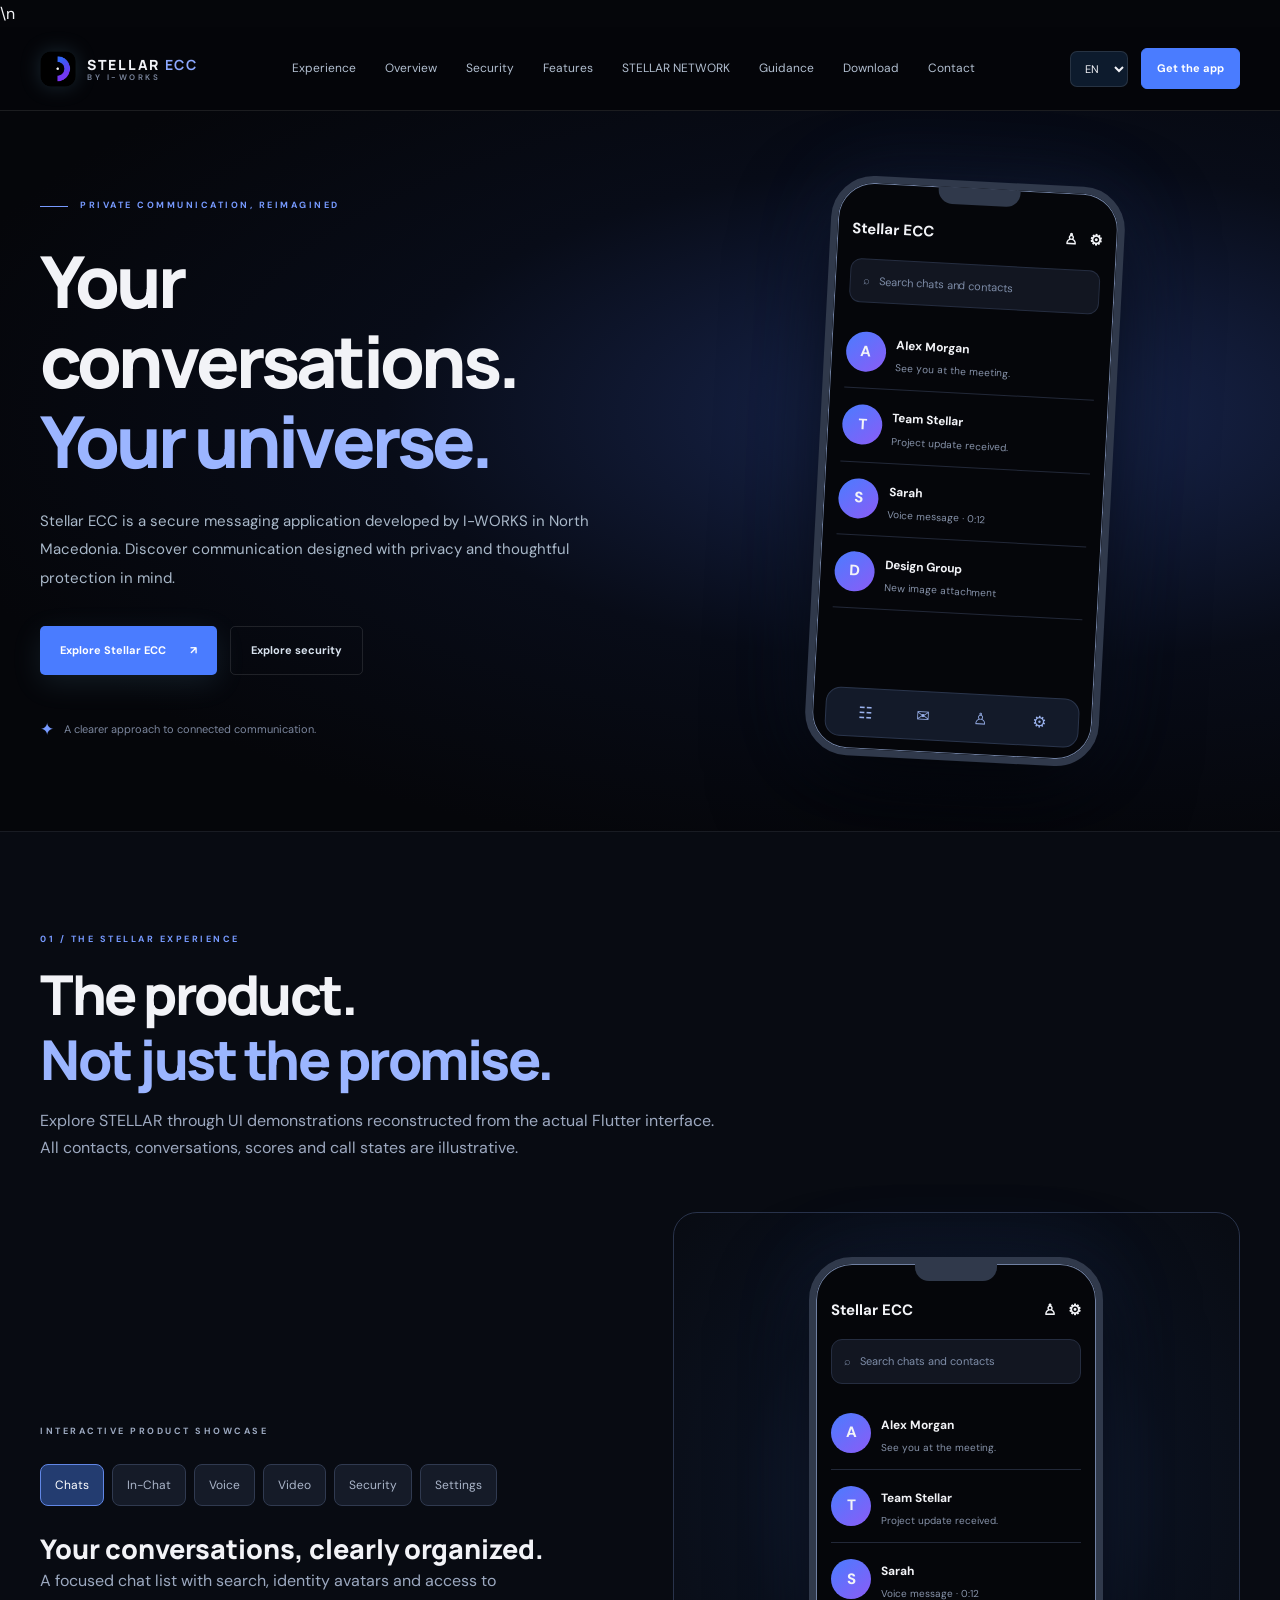
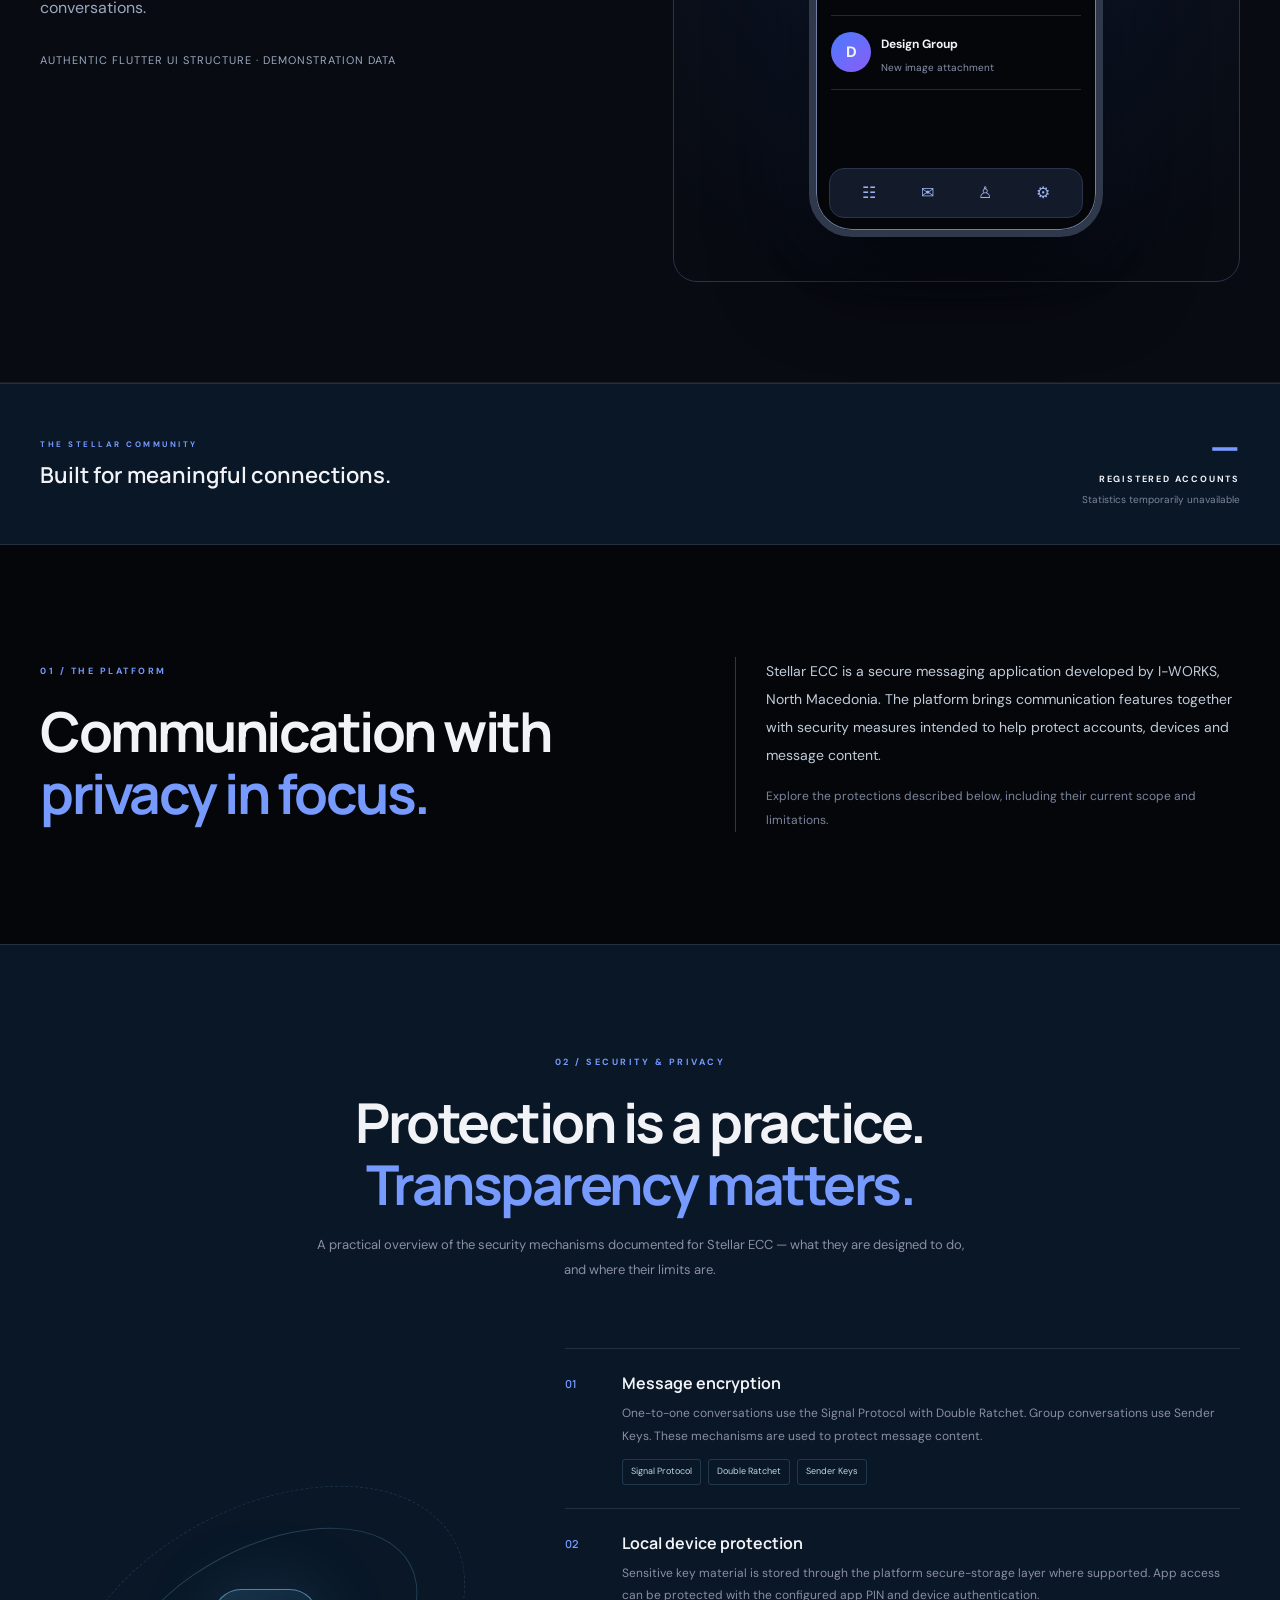
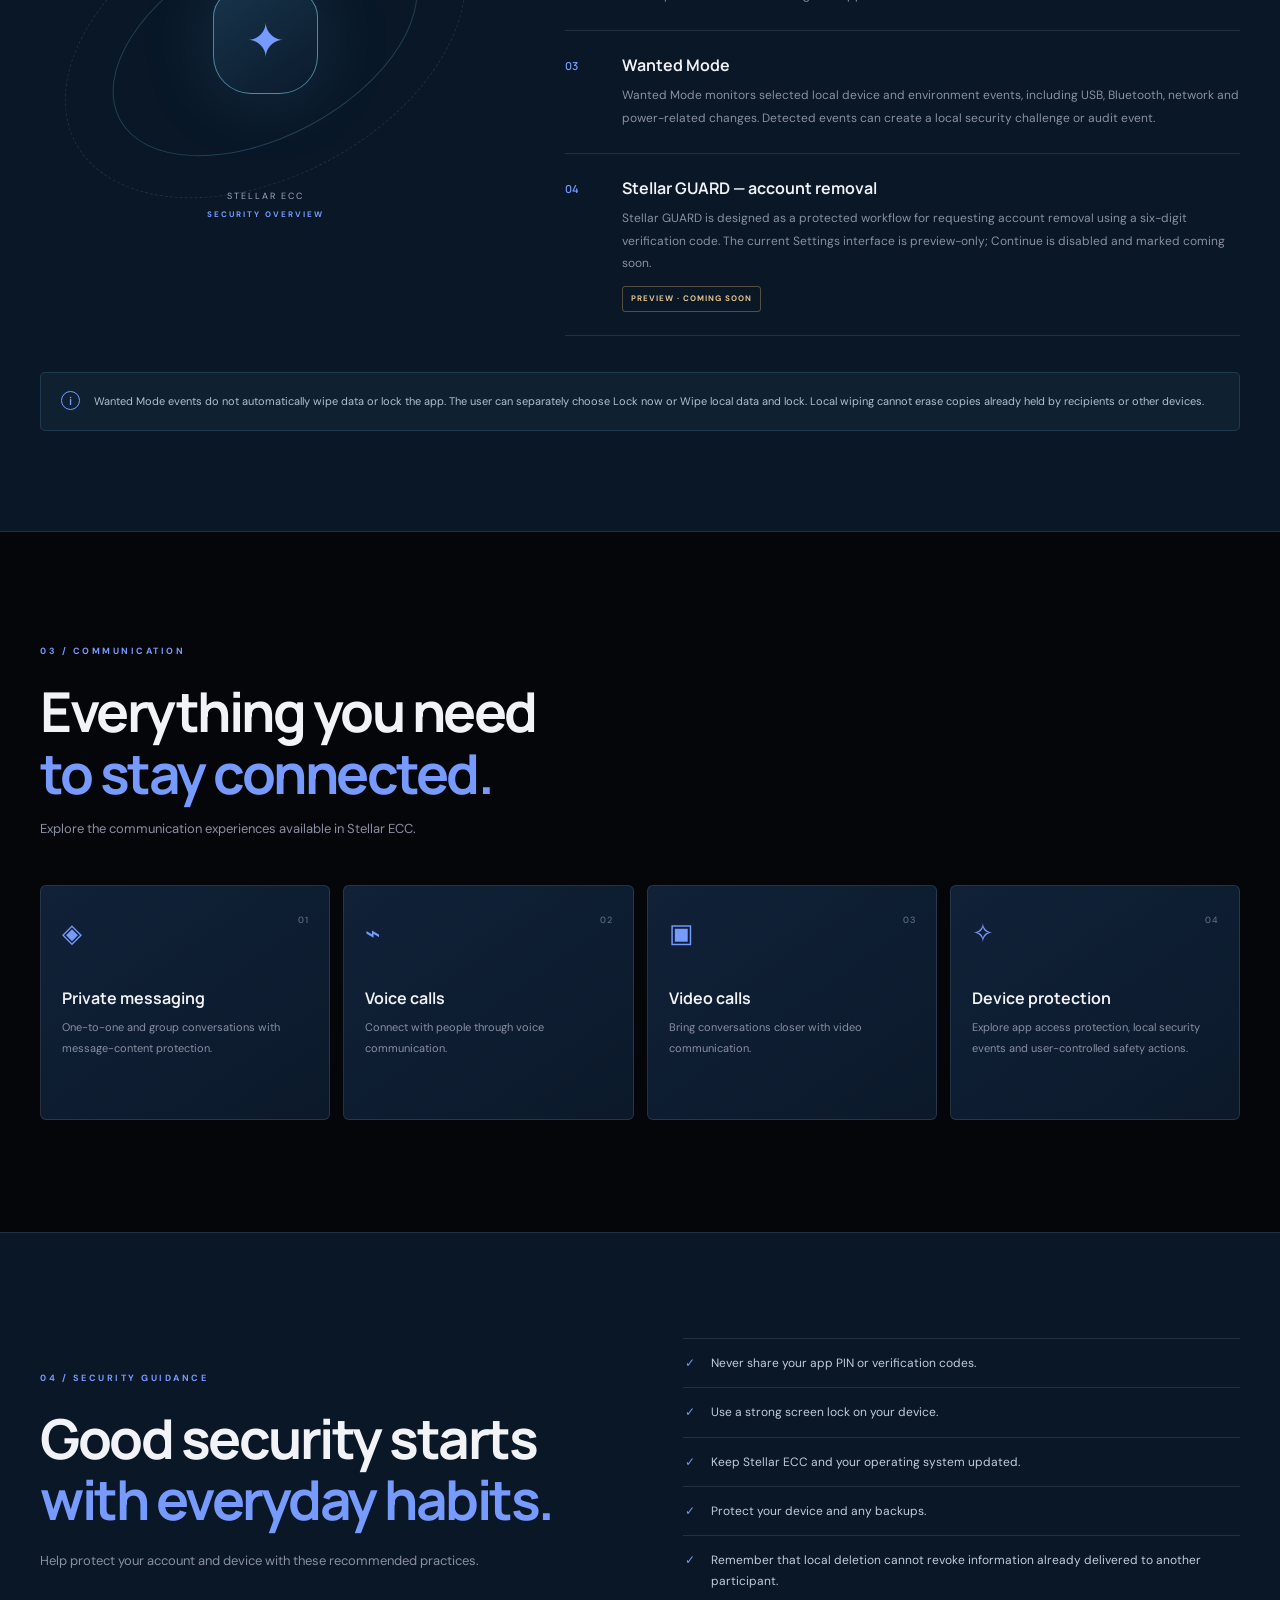
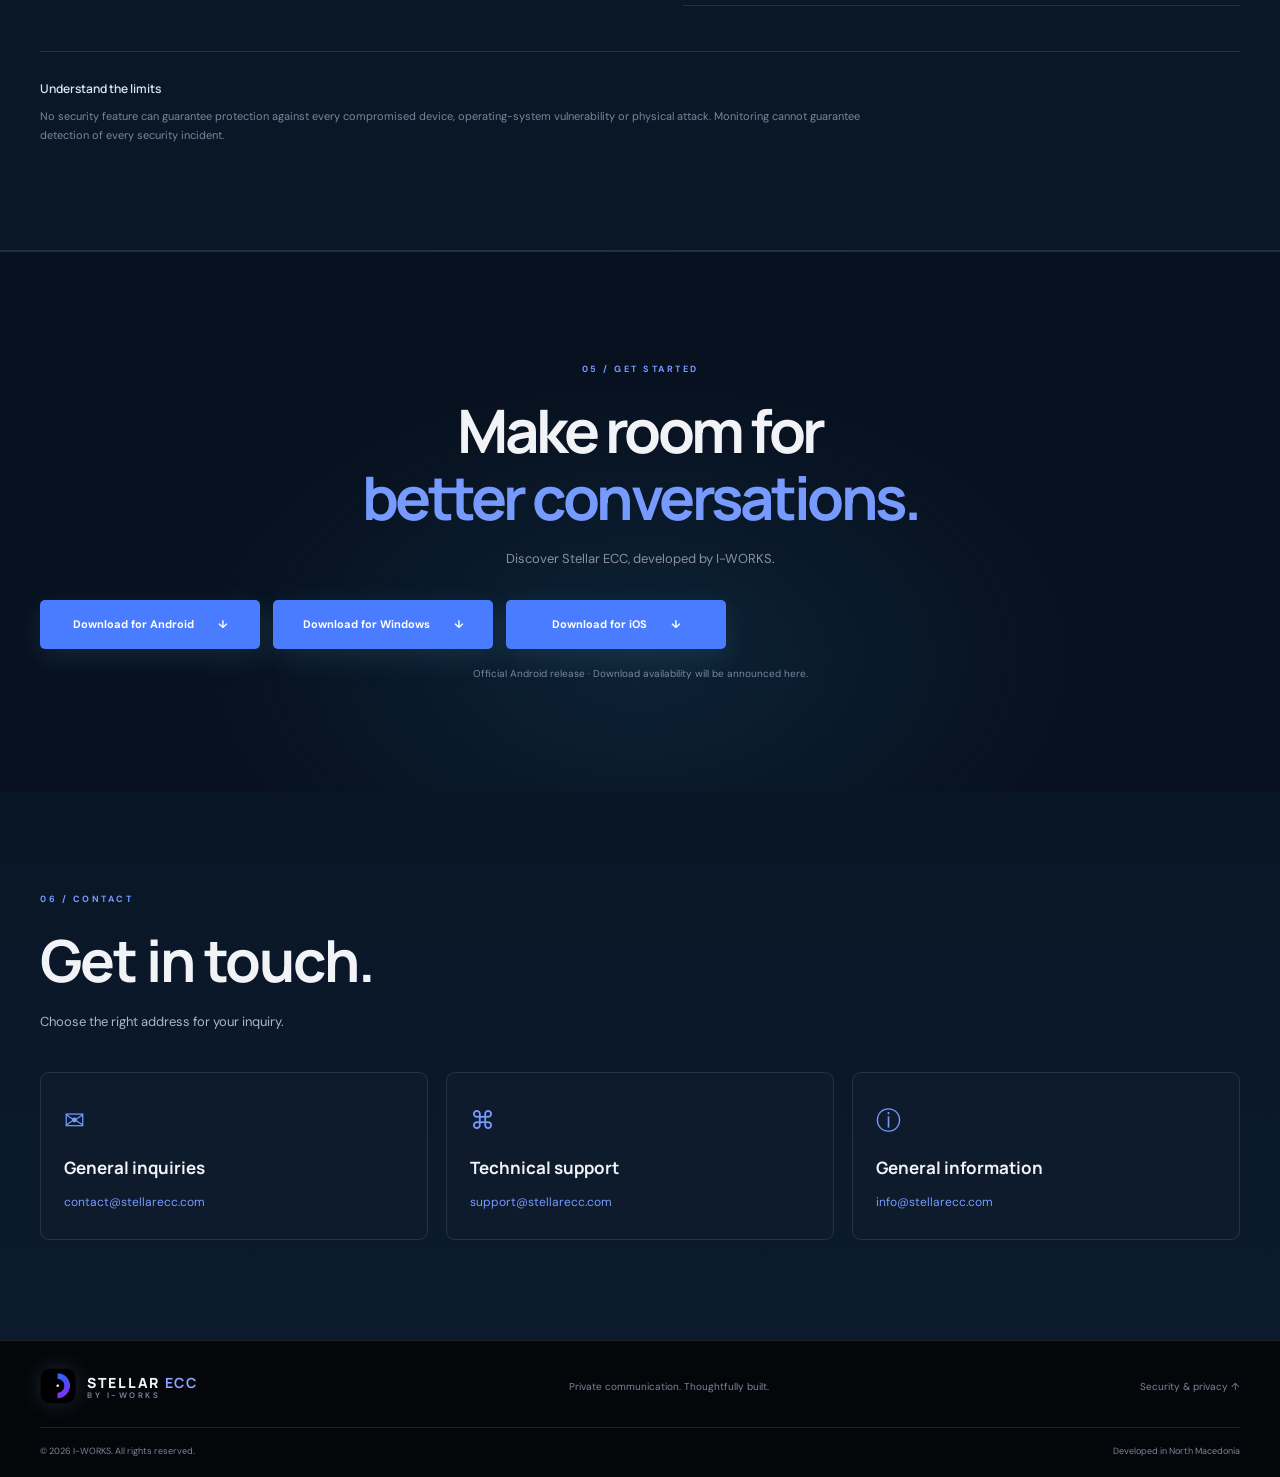
==== index.html @ 56fd0d6f "Refresh cached Stellar logo references" ====
<!doctype html>
<html lang="en">
<head>
  <meta charset="utf-8">
  <meta name="viewport" content="width=device-width, initial-scale=1">
  <meta name="theme-color" content="#05060a">
  <meta name="description" content="Stellar ECC — secure messaging by I-WORKS, North Macedonia. Explore privacy, security features and official downloads.">
  <meta property="og:title" content="Stellar ECC — Private communication, thoughtfully designed">
  <meta property="og:description" content="Discover Stellar ECC security, privacy features and official Android release.">
  <title>Stellar ECC — Private communication</title>
  <link rel="preconnect" href="https://fonts.googleapis.com">
  <link rel="preconnect" href="https://fonts.gstatic.com" crossorigin>
  <link href="https://fonts.googleapis.com/css2?family=DM+Sans:wght@400;500;600;700&family=Manrope:wght@400;500;600;700;800&display=swap" rel="stylesheet">
  <link rel="icon" type="image/png" href="stellar-logo.png?v=2">\n  <link rel="stylesheet" href="styles.css">
<style id="stellar-v2-styles">
:root{--bg:#05060a;--bg-soft:#0e1016;--panel:#161925;--panel-2:#1b2030;--ink:#f2f3f7;--muted:#8b8fa3;--muted-2:#7b869d;--line:#ffffff1b;--accent:#779aff;--accent-strong:#a9baff;--max:1200px}
body{background:#05060a;color:#f2f3f7}.site-header{background:#05060aef;border-bottom:1px solid #ffffff18}.brand b{color:#8ca8ff}.nav-cta,.button-primary{background:#4a7cff!important;color:#fff!important;border-color:#4a7cff!important}.nav-cta:hover,.button-primary:hover{background:#648fff!important}
.hero{min-height:710px;background:radial-gradient(ellipse at 77% 42%,#1a2853 0%,#080c18 43%,#05060a 78%);overflow:hidden}.hero-grid,.hero-orb,.hero-index{display:none!important}.hero-inner{display:grid;grid-template-columns:1.05fr .95fr;gap:40px;align-items:center;min-height:700px;padding:70px 0}.hero h1{font-family:Manrope,sans-serif;font-weight:800;font-size:clamp(44px,5.6vw,77px);letter-spacing:-.055em;line-height:1.12;max-width:680px}.hero h1 span{color:#9bb5ff}.hero-copy{max-width:560px}.hero-meta{margin-top:40px}.stellar-device{width:294px;height:580px;background:#05060a;border:7px solid #30394b;border-radius:43px;box-shadow:inset 0 0 0 1px #7080a2,0 35px 90px #000c,0 0 80px #4a7cff20;position:relative;overflow:hidden;margin:auto;transform:rotate(3deg);animation:stellarFloat 7s ease-in-out infinite}.stellar-device:before{content:"";display:block;width:82px;height:17px;background:#30394b;border-radius:0 0 14px 14px;margin:auto}.stellar-device-inner{padding:17px 15px;color:#f2f3f7;font-family:'DM Sans',sans-serif}.stellar-appbar{display:flex;justify-content:space-between;align-items:center;font-weight:700;font-size:15px;margin-bottom:16px}.stellar-search{background:#121621;border:1px solid #252d40;border-radius:11px;color:#7e8da8;font-size:11px;padding:12px;margin-bottom:13px}.stellar-chatrow{display:flex;gap:10px;align-items:center;border-bottom:1px solid #222838;padding:13px 0}.stellar-avatar{flex:0 0 40px;width:40px;height:40px;display:grid;place-items:center;border-radius:50%;background:linear-gradient(140deg,#4a7cff,#8b5cf6);font-weight:800;font-size:15px}.stellar-chatrow strong{font-size:12px}.stellar-chatrow p{font-size:10px;color:#8793aa;margin:2px 0 0}.stellar-chatrow small{margin-left:auto;align-self:flex-start;color:#7e899e;font-size:9px}.stellar-device-nav{position:absolute;bottom:12px;left:13px;right:13px;background:#131a29;border:1px solid #2a354c;border-radius:15px;padding:10px;display:flex;justify-content:space-around;color:#9ab2ed}
.stellar-showcase{background:#080b12;padding:100px 0;border-top:1px solid #ffffff12;border-bottom:1px solid #ffffff12}.stellar-showcase h2{font:800 clamp(32px,4.3vw,55px)/1.18 Manrope;letter-spacing:-.045em;margin:15px 0}.stellar-showcase h2 span{color:#9bb5ff}.stellar-showcase-intro{max-width:680px;color:#9da9c0}.stellar-showcase-grid{display:grid;grid-template-columns:1fr 1fr;gap:65px;align-items:center;margin-top:50px}.stellar-tabs{display:flex;flex-wrap:wrap;gap:8px;margin:25px 0}.stellar-tab{border:1px solid #303a50;background:#151b28;border-radius:8px;color:#aab5c9;padding:10px 14px;font-size:12px;cursor:pointer;transition:background .2s,transform .2s}.stellar-tab:hover{transform:translateY(-2px)}.stellar-tab[aria-selected=true]{background:#233c70;border-color:#6187e6;color:#fff}.stellar-showcase-copy h3{font:800 27px Manrope;line-height:1.3}.stellar-showcase-copy p{color:#9ca9c0;max-width:490px}.stellar-showcase-stage{min-height:670px;border:1px solid #29334b;border-radius:24px;background:radial-gradient(circle at 50% 42%,#1b2a4a,#0b111e 45%,#080b12 85%);display:grid;place-items:center;padding:30px}.stellar-showcase-stage .stellar-device{transform:none;animation:none}.stellar-demo-msg{max-width:85%;padding:11px;border-radius:14px;background:#1b2130;margin:11px 0;font-size:11px}.stellar-demo-msg.out{background:linear-gradient(115deg,#284e9c,#4a347e);margin-left:auto}.stellar-demo-controls{position:absolute;bottom:26px;left:13px;right:13px;background:#161925;border-radius:25px;display:flex;justify-content:space-evenly;padding:13px 8px}.stellar-demo-controls span{width:43px;height:43px;border-radius:50%;background:#30394b;display:grid;place-items:center}.stellar-demo-controls span:last-child{background:#f87171}.stellar-demo-call{text-align:center;padding-top:100px}.stellar-demo-call .stellar-avatar{width:94px;height:94px;font-size:37px;margin:auto}.stellar-demo-call h3{margin:15px 0 0}.stellar-demo-call p{color:#a3aec5}.stellar-demo-setting{border-bottom:1px solid #252c3c;padding:14px 0;color:#c1cce0;font-size:12px}.stellar-demo-score{border:1px solid #354d7b;background:#172139;border-radius:15px;padding:22px;text-align:center;margin:12px 0}.stellar-demo-score strong{font:800 38px Manrope;color:#abc1ff}.stellar-showcase-stage .stellar-device.stellar-chat-background{background-image:linear-gradient(rgba(5,6,10,.14),rgba(5,6,10,.14)),url('https://raw.githubusercontent.com/totalmarketing2025-alt/Stellar-ECC-FINAL/main/assets/images/chat_background.png');background-size:cover;background-position:center;background-repeat:no-repeat}.stellar-showcase-stage .stellar-device.stellar-chat-background .stellar-device-inner{position:relative;z-index:1}.stellar-showcase-stage .stellar-device.stellar-chat-background .stellar-demo-msg{box-shadow:0 2px 9px #0005}.stellar-demo-video{height:320px;background:radial-gradient(ellipse at center,#283e60,#0a0e18 70%);display:grid;place-items:center;color:#92a6c9;font-size:12px}.stellar-demo-pip{position:absolute;right:18px;top:80px;width:70px;height:95px;background:#303a50;border-radius:12px;display:grid;place-items:center;color:#fff;font-size:11px}
.stellar-showcase-note{color:#75839e;font-size:11px;letter-spacing:1px;margin-top:30px}
@keyframes stellarFloat{0%,100%{transform:rotate(3deg) translateY(0)}50%{transform:rotate(2deg) translateY(-13px)}}
@media(max-width:950px){.hero-inner,.stellar-showcase-grid{grid-template-columns:1fr}.hero-inner{padding:70px 0}.stellar-device{animation:none;transform:none}.stellar-showcase{padding:70px 0}.stellar-showcase-stage{min-height:650px}}@media(max-width:480px){.hero h1{font-size:42px}.stellar-device{width:275px;height:565px}.stellar-showcase-stage{padding:20px 5px;min-height:610px}.stellar-tab{padding:9px 11px}}
@media(prefers-reduced-motion:reduce){.stellar-device{animation:none}.stellar-tab{transition:none}}
</style></head>
<body>
<header class="site-header">
  <div class="container nav-wrap">
    <a class="brand" href="#top" aria-label="Stellar ECC home"><img class="brand-mark" src="stellar-logo.png?v=2" alt="" width="36" height="36" decoding="async"><span>STELLAR <b>ECC</b><small>BY I-WORKS</small></span></a>
    <button class="menu-toggle" id="menuToggle" aria-label="Open navigation" aria-expanded="false" onclick="const n=document.getElementById('navLinks');const o=n.classList.toggle('open');this.setAttribute('aria-expanded',String(o));">☰</button>
    <nav class="nav-links" id="navLinks" aria-label="Main navigation">
      <a href="#experience">Experience</a><a href="#overview" data-i18n="navOverview">Overview</a>
      <a href="#security" data-i18n="navSecurity">Security</a>
      <a href="#features" data-i18n="navFeatures">Features</a>
      <a href="network.html">STELLAR NETWORK</a>
      <a href="#best-practices" data-i18n="navGuidance">Guidance</a>
      <a href="#download" data-i18n="navDownload">Download</a>
      <a href="#contact" data-i18n="navContact">Contact</a>
    </nav>
    <div class="nav-actions">
      <label class="sr-only" for="languageSelect">Language</label>
      <select id="languageSelect" class="language-select" aria-label="Choose language">
        <option value="en">EN</option><option value="mk">МК</option><option value="sq">SQ</option>
        <option value="ru">RU</option><option value="fr">FR</option><option value="it">IT</option>
      </select>
      <a class="nav-cta" href="#download" data-i18n="getApp">Get the app <span>↗</span></a>
    </div>
  </div>
</header>

<main id="top">
  <section class="hero">
    <div class="hero-grid"></div><div class="hero-orb orb-a"></div><div class="hero-orb orb-b"></div>
    <div class="container hero-inner"><div class="stellar-hero-text">
      <div class="eyebrow"><span class="eyebrow-line"></span><span data-i18n="eyebrow">PRIVATE COMMUNICATION, REIMAGINED</span></div>
      <h1 data-i18n-html="heroTitle">Your conversations.<br><span>Your universe.</span></h1>
      <p class="hero-copy" data-i18n="heroCopy">Stellar ECC is a secure messaging application developed by I-WORKS in North Macedonia. Discover communication designed with privacy and thoughtful protection in mind.</p>
      <div class="hero-buttons">
        <a class="button button-primary" href="#download"><span data-i18n="exploreApp">Explore Stellar ECC</span><span aria-hidden="true">↗</span></a>
        <a class="button button-quiet" href="#security" data-i18n="discoverSecurity">Explore security</a>
      </div>
      <div class="hero-meta"><span class="meta-star">✦</span><span data-i18n="heroMeta">A clearer approach to connected communication.</span></div>
      <div class="hero-index"><span>01</span><i></i><span>STELLAR ECC</span></div>
    </div><div class="stellar-hero-phone"><div class="stellar-device" aria-label="STELLAR ECC application interface demonstration"><div class="stellar-device-inner"><div class="stellar-appbar">Stellar ECC <span>♙ &nbsp; ⚙</span></div><div class="stellar-search">⌕ &nbsp; Search chats and contacts</div><div class="stellar-chatrow"><span class="stellar-avatar">A</span><div><strong>Alex Morgan</strong><p>See you at the meeting.</p></div></div><div class="stellar-chatrow"><span class="stellar-avatar">T</span><div><strong>Team Stellar</strong><p>Project update received.</p></div></div><div class="stellar-chatrow"><span class="stellar-avatar">S</span><div><strong>Sarah</strong><p>Voice message · 0:12</p></div></div><div class="stellar-chatrow"><span class="stellar-avatar">D</span><div><strong>Design Group</strong><p>New image attachment</p></div></div></div><div class="stellar-device-nav"><span>☷</span><span>✉</span><span>♙</span><span>⚙</span></div></div></div></div>
  </section>

  <section class="stellar-showcase" id="experience"><div class="container"><p class="eyebrow">01 / THE STELLAR EXPERIENCE</p><h2>The product.<br><span>Not just the promise.</span></h2><p class="stellar-showcase-intro">Explore STELLAR through UI demonstrations reconstructed from the actual Flutter interface. All contacts, conversations, scores and call states are illustrative.</p><div class="stellar-showcase-grid"><div class="stellar-showcase-copy"><p class="eyebrow">INTERACTIVE PRODUCT SHOWCASE</p><div class="stellar-tabs" role="tablist" aria-label="STELLAR interface previews"><button type="button" class="stellar-tab" role="tab" aria-selected="true" data-screen="chats">Chats</button><button type="button" class="stellar-tab" role="tab" aria-selected="false" data-screen="inchat">In-Chat</button><button type="button" class="stellar-tab" role="tab" aria-selected="false" data-screen="voice">Voice</button><button type="button" class="stellar-tab" role="tab" aria-selected="false" data-screen="video">Video</button><button type="button" class="stellar-tab" role="tab" aria-selected="false" data-screen="security">Security</button><button type="button" class="stellar-tab" role="tab" aria-selected="false" data-screen="settings">Settings</button></div><h3 id="stellarScreenTitle">Your conversations, clearly organized.</h3><p id="stellarScreenDescription">A focused chat list with search, identity avatars and access to conversations.</p><p class="stellar-showcase-note">AUTHENTIC FLUTTER UI STRUCTURE · DEMONSTRATION DATA</p></div><div class="stellar-showcase-stage" id="stellarScreenStage" aria-live="polite"><div class="stellar-device" aria-label="STELLAR ECC application interface demonstration"><div class="stellar-device-inner"><div class="stellar-appbar">Stellar ECC <span>♙ &nbsp; ⚙</span></div><div class="stellar-search">⌕ &nbsp; Search chats and contacts</div><div class="stellar-chatrow"><span class="stellar-avatar">A</span><div><strong>Alex Morgan</strong><p>See you at the meeting.</p></div></div><div class="stellar-chatrow"><span class="stellar-avatar">T</span><div><strong>Team Stellar</strong><p>Project update received.</p></div></div><div class="stellar-chatrow"><span class="stellar-avatar">S</span><div><strong>Sarah</strong><p>Voice message · 0:12</p></div></div><div class="stellar-chatrow"><span class="stellar-avatar">D</span><div><strong>Design Group</strong><p>New image attachment</p></div></div></div><div class="stellar-device-nav"><span>☷</span><span>✉</span><span>♙</span><span>⚙</span></div></div></div></div></div></section>

  <section class="community-strip" aria-label="Community statistics">
    <div class="container community-inner">
      <div><p class="eyebrow small" data-i18n="communityLabel">THE STELLAR COMMUNITY</p><h2 data-i18n="communityTitle">Built for meaningful connections.</h2></div>
      <div class="stat-block"><strong id="registeredUsers">—</strong><span data-i18n="registeredLabel">REGISTERED ACCOUNTS</span><small id="statsStatus" data-i18n="statsLoading">Connecting to public statistics…</small></div>
    </div>
  </section>

  <section class="section overview-section container" id="overview">
    <div class="section-heading">
      <p class="eyebrow" data-i18n="overviewEyebrow">01 / THE PLATFORM</p>
      <h2 data-i18n-html="overviewTitle">Communication with<br><span>privacy in focus.</span></h2>
    </div>
    <div class="overview-copy"><p data-i18n="overviewCopy">Stellar ECC is a secure messaging application developed by I-WORKS, North Macedonia. The platform brings communication features together with security measures intended to help protect accounts, devices and message content.</p><p class="muted" data-i18n="overviewNote">Explore the protections described below, including their current scope and limitations.</p></div>
  </section>

  <section class="security-section" id="security">
    <div class="container">
      <div class="section-heading centered">
        <p class="eyebrow" data-i18n="securityEyebrow">02 / SECURITY & PRIVACY</p>
        <h2 data-i18n-html="securityTitle">Protection is a practice.<br><span>Transparency matters.</span></h2>
        <p class="section-intro" data-i18n="securityIntro">A practical overview of the security mechanisms documented for Stellar ECC — what they are designed to do, and where their limits are.</p>
      </div>
      <div class="security-layout">
        <div class="security-art" aria-hidden="true"><div class="art-ring ring-one"></div><div class="art-ring ring-two"></div><div class="art-core">✦</div><div class="art-label">STELLAR ECC<br><b>SECURITY OVERVIEW</b></div></div>
        <div class="security-list">
          <article class="security-item"><span class="item-number">01</span><div><h3 data-i18n="encryptionTitle">Message encryption</h3><p data-i18n="encryptionCopy">One-to-one conversations use the Signal Protocol with Double Ratchet. Group conversations use Sender Keys. These mechanisms are used to protect message content.</p><div class="tag-row"><span>Signal Protocol</span><span>Double Ratchet</span><span>Sender Keys</span></div></div></article>
          <article class="security-item"><span class="item-number">02</span><div><h3 data-i18n="deviceTitle">Local device protection</h3><p data-i18n="deviceCopy">Sensitive key material is stored through the platform secure-storage layer where supported. App access can be protected with the configured app PIN and device authentication.</p></div></article>
          <article class="security-item"><span class="item-number">03</span><div><h3 data-i18n="wantedTitle">Wanted Mode</h3><p data-i18n="wantedCopy">Wanted Mode monitors selected local device and environment events, including USB, Bluetooth, network and power-related changes. Detected events can create a local security challenge or audit event.</p></div></article>
          <article class="security-item"><span class="item-number">04</span><div><h3 data-i18n="guardTitle">Stellar GUARD — account removal</h3><p data-i18n="guardCopy">Stellar GUARD is designed as a protected workflow for requesting account removal using a six-digit verification code. The current Settings interface is preview-only; Continue is disabled and marked coming soon.</p><span class="status-pill" data-i18n="previewStatus">PREVIEW · COMING SOON</span></div></article>
        </div>
      </div>
      <div class="important-note"><span class="note-icon">i</span><p data-i18n="wantedNote">Wanted Mode events do not automatically wipe data or lock the app. The user can separately choose Lock now or Wipe local data and lock. Local wiping cannot erase copies already held by recipients or other devices.</p></div>
    </div>
  </section>

  <section class="section features-section container" id="features">
    <div class="section-heading">
      <p class="eyebrow" data-i18n="featuresEyebrow">03 / COMMUNICATION</p>
      <h2 data-i18n-html="featuresTitle">Everything you need<br><span>to stay connected.</span></h2>
      <p class="section-intro" data-i18n="featuresIntro">Explore the communication experiences available in Stellar ECC.</p>
    </div>
    <div class="feature-grid">
      <article class="feature-card"><span class="feature-symbol">◈</span><p class="card-index">01</p><h3 data-i18n="messagingTitle">Private messaging</h3><p data-i18n="messagingCopy">One-to-one and group conversations with message-content protection.</p></article>
      <article class="feature-card"><span class="feature-symbol">⌁</span><p class="card-index">02</p><h3 data-i18n="voiceTitle">Voice calls</h3><p data-i18n="voiceCopy">Connect with people through voice communication.</p></article>
      <article class="feature-card"><span class="feature-symbol">▣</span><p class="card-index">03</p><h3 data-i18n="videoTitle">Video calls</h3><p data-i18n="videoCopy">Bring conversations closer with video communication.</p></article>
      <article class="feature-card"><span class="feature-symbol">✧</span><p class="card-index">04</p><h3 data-i18n="protectionTitle">Device protection</h3><p data-i18n="protectionCopy">Explore app access protection, local security events and user-controlled safety actions.</p></article>
    </div>
  </section>

  <section class="guidance-section" id="best-practices">
    <div class="container guidance-inner">
      <div><p class="eyebrow" data-i18n="guidanceEyebrow">04 / SECURITY GUIDANCE</p><h2 data-i18n-html="guidanceTitle">Good security starts<br><span>with everyday habits.</span></h2><p class="section-intro" data-i18n="guidanceIntro">Help protect your account and device with these recommended practices.</p></div>
      <ul class="guidance-list">
        <li data-i18n="tipOne">Never share your app PIN or verification codes.</li>
        <li data-i18n="tipTwo">Use a strong screen lock on your device.</li>
        <li data-i18n="tipThree">Keep Stellar ECC and your operating system updated.</li>
        <li data-i18n="tipFour">Protect your device and any backups.</li>
        <li data-i18n="tipFive">Remember that local deletion cannot revoke information already delivered to another participant.</li>
      </ul>
    </div>
    <div class="container disclaimer"><strong data-i18n="limitsTitle">Understand the limits</strong><p data-i18n="limitsCopy">No security feature can guarantee protection against every compromised device, operating-system vulnerability or physical attack. Monitoring cannot guarantee detection of every security incident.</p></div>
  </section>

  <section class="download-section" id="download">
    <div class="container download-inner"><p class="eyebrow" data-i18n="downloadEyebrow">05 / GET STARTED</p><h2 data-i18n-html="downloadTitle">Make room for<br><span>better conversations.</span></h2><p data-i18n="downloadCopy">Discover Stellar ECC, developed by I-WORKS.</p><div class="download-buttons">
        <a class="button button-primary download-button" href="/downloads/stellar-ecc.apk">
          <span data-i18n="downloadAndroid">Download for Android</span><span aria-hidden="true">↓</span>
        </a>
        <a class="button button-primary download-button" href="#" data-platform="windows">
          <span>Download for Windows</span><span aria-hidden="true">↓</span>
        </a>
        <a class="button button-primary download-button" href="#" data-platform="ios">
          <span>Download for iOS</span><span aria-hidden="true">↓</span>
        </a>
      </div><small data-i18n="downloadNote">Official Android release · Download availability will be announced here.</small></div>
  </section>

  <section class="contact-section" id="contact">
    <div class="container contact-inner">
      <p class="eyebrow" data-i18n="contactEyebrow">06 / CONTACT</p>
      <h2 data-i18n="contactTitle">Get in touch.</h2>
      <p class="section-intro" data-i18n="contactCopy">Choose the right address for your inquiry.</p>
      <div class="contact-grid">
        <a class="contact-card" href="mailto:contact@stellarecc.com">
          <span class="contact-card-icon">✉</span>
          <h3 data-i18n="contactGeneral">General inquiries</h3>
          <span>contact@stellarecc.com</span>
        </a>
        <a class="contact-card" href="mailto:support@stellarecc.com">
          <span class="contact-card-icon">⌘</span>
          <h3 data-i18n="contactSupport">Technical support</h3>
          <span>support@stellarecc.com</span>
        </a>
        <a class="contact-card" href="mailto:info@stellarecc.com">
          <span class="contact-card-icon">ⓘ</span>
          <h3 data-i18n="contactInfo">General information</h3>
          <span>info@stellarecc.com</span>
        </a>
      </div>
    </div>
  </section>

</main>

<footer class="site-footer"><div class="container footer-main"><a class="brand" href="#top"><img class="brand-mark" src="stellar-logo.png?v=2" alt="" width="36" height="36" decoding="async"><span>STELLAR <b>ECC</b><small>BY I-WORKS</small></span></a><p data-i18n="footerTagline">Private communication. Thoughtfully built.</p><a href="#security" data-i18n="footerSecurity">Security & privacy ↑</a></div><div class="container footer-bottom"><span>© <span id="year"></span> I-WORKS. <span data-i18n="rights">All rights reserved.</span></span><span data-i18n="footerOrigin">Developed in North Macedonia</span></div></footer>
<script src="script.js"></script>
<script id="stellar-v2-interactions">
(()=>{const stage=document.getElementById('stellarScreenStage');if(!stage)return;
const device=(inner,withChatBackground=false)=>'<div class="stellar-device'+(withChatBackground?' stellar-chat-background':'')+'"><div class="stellar-device-inner">'+inner+'</div></div>';
const title=(s)=>'<div class="stellar-appbar">'+s+'</div>';
const setting=(s)=>'<div class="stellar-demo-setting">◇ &nbsp; '+s+' &nbsp; ›</div>';
const call=(video)=>device(title('‹ &nbsp; '+(video?'Video call':'Voice call'))+(video?'<div class="stellar-demo-video">REMOTE VIDEO PREVIEW</div><div class="stellar-demo-pip">YOU</div>':'<div class="stellar-demo-call"><div class="stellar-avatar">A</div><h3>Alex Morgan</h3><p>Connected · 02:14</p></div>')+'<div class="stellar-demo-controls"><span>♩</span><span>◖))</span>'+(video?'<span>▣</span><span>⟳</span>':'')+'<span>☎</span></div>',true);
const screens={
chats:['Your conversations, clearly organized.','A focused chat list with search, identity avatars and access to conversations.',"<div class=\"stellar-device\" aria-label=\"STELLAR ECC application interface demonstration\"><div class=\"stellar-device-inner\"><div class=\"stellar-appbar\">Stellar ECC <span>♙ &nbsp; ⚙</span></div><div class=\"stellar-search\">⌕ &nbsp; Search chats and contacts</div><div class=\"stellar-chatrow\"><span class=\"stellar-avatar\">A</span><div><strong>Alex Morgan</strong><p>See you at the meeting.</p></div></div><div class=\"stellar-chatrow\"><span class=\"stellar-avatar\">T</span><div><strong>Team Stellar</strong><p>Project update received.</p></div></div><div class=\"stellar-chatrow\"><span class=\"stellar-avatar\">S</span><div><strong>Sarah</strong><p>Voice message · 0:12</p></div></div><div class=\"stellar-chatrow\"><span class=\"stellar-avatar\">D</span><div><strong>Design Group</strong><p>New image attachment</p></div></div></div><div class=\"stellar-device-nav\"><span>☷</span><span>✉</span><span>♙</span><span>⚙</span></div></div>"],
inchat:['Conversation, without distraction.','Message bubbles, media attachments, call actions and disappearing-message indicators.',device(title('‹ &nbsp; Alex Morgan &nbsp; ☎ ▣')+'<div style="font-size:11px;color:#8b8fa3;text-align:center;margin:20px 0">◷ &nbsp; Disappearing messages</div><div class="stellar-demo-msg">Hi! Is everything ready for tomorrow?</div><div class="stellar-demo-msg out">Yes, all set. I will send the details shortly.</div><div class="stellar-demo-msg">Perfect, thank you.</div><div class="stellar-demo-msg out">▣ &nbsp; Project-brief.pdf</div><div class="stellar-search" style="position:absolute;bottom:18px;left:14px;right:14px">＋ &nbsp; Message &nbsp;&nbsp; ◉ &nbsp; ➤</div>',true)],
voice:['A familiar voice experience.','A streamlined call interface with avatar, status and a dedicated control dock.',call(false)],
video:['Face to face, on your terms.','Video calling with remote view, local preview and essential camera controls.',call(true)],
security:['Clarity around your security.','Device management, contact verification and privacy controls.',device(title('‹ &nbsp; Security Center')+'<div class="stellar-demo-score">SECURITY SCORE<br><strong>85</strong> / 100</div>'+['Active devices','Session management','Verify contacts (QR)','Encryption fingerprint','Privacy settings'].map(setting).join(''))],
settings:['Control your environment.','Identity, security and personal preferences in a straightforward interface.',device(title('‹ &nbsp; Settings')+['Security Center','Stellar Security','My Profile','Safety number / QR','Notification privacy','Disappearing messages','Preferences'].map(setting).join(''))]
};
document.querySelectorAll('.stellar-tab').forEach(b=>b.addEventListener('click',()=>{const key=b.dataset.screen;const s=screens[key];stage.innerHTML=s[2];document.getElementById('stellarScreenTitle').textContent=s[0];document.getElementById('stellarScreenDescription').textContent=s[1];document.querySelectorAll('.stellar-tab').forEach(x=>x.setAttribute('aria-selected',String(x===b)));}));
})();
</script></body>
</html>
---- styles.css ----
:root{--bg:#07111f;--bg-soft:#0a1728;--panel:#0d1c30;--panel-2:#10233a;--ink:#f2f6fc;--muted:#9aabc0;--muted-2:#71859e;--line:rgba(163,190,220,.14);--accent:#79c8e8;--accent-strong:#a2e3f6;--max:1160px}
*{box-sizing:border-box;margin:0;padding:0}
html{scroll-behavior:smooth;scroll-padding-top:92px}
body{background:var(--bg);color:var(--ink);font-family:"DM Sans",sans-serif;line-height:1.7;-webkit-font-smoothing:antialiased}
a{color:inherit;text-decoration:none}
button,select{font:inherit}
.container{width:min(var(--max),calc(100% - 56px));margin-inline:auto}
.sr-only{position:absolute;width:1px;height:1px;padding:0;margin:-1px;overflow:hidden;clip:rect(0,0,0,0);white-space:nowrap;border:0}
.site-header{height:84px;position:sticky;top:0;z-index:50;background:rgba(7,17,31,.88);backdrop-filter:blur(20px);border-bottom:1px solid var(--line)}
.nav-wrap{height:100%;display:flex;align-items:center;justify-content:space-between;gap:28px}
.brand{display:flex;align-items:center;gap:11px;font:800 14px Manrope,sans-serif;letter-spacing:1.7px;white-space:nowrap}
.brand-mark{width:36px;height:36px;flex:0 0 36px;object-fit:contain;border-radius:10px;filter:drop-shadow(0 0 10px rgba(121,200,232,.18))}
.brand b{color:var(--accent)}
.brand small{display:block;color:var(--muted-2);font:600 8px "DM Sans",sans-serif;letter-spacing:2.5px;margin-top:-2px}
.nav-links{display:flex;align-items:center;gap:29px}
.nav-links a{font-size:12px;color:#b2bfd0;transition:color .2s}
.nav-links a:hover,.site-footer a:hover{color:var(--accent-strong)}
.nav-actions{display:flex;align-items:center;gap:13px}
.language-select{color:var(--ink);background:#0d1b2d;border:1px solid var(--line);border-radius:7px;padding:9px 10px;font-size:11px;outline:none}
.language-select option{background:#0d1b2d}
.nav-cta{font-size:11px;font-weight:700;border:1px solid rgba(121,200,232,.45);border-radius:6px;padding:10px 15px}
.nav-cta span{color:var(--accent);margin-left:9px}
.menu-toggle{display:none;background:none;border:0;color:var(--ink);font-size:25px}
.hero{min-height:690px;position:relative;overflow:hidden;display:flex;align-items:center;background:radial-gradient(ellipse at 78% 42%,rgba(41,112,158,.18),transparent 38%),linear-gradient(115deg,#07111f 22%,#0a1a2d 100%)}
.hero-grid{position:absolute;inset:0;opacity:.16;background-image:linear-gradient(rgba(151,190,220,.12) 1px,transparent 1px),linear-gradient(90deg,rgba(151,190,220,.12) 1px,transparent 1px);background-size:68px 68px;mask-image:linear-gradient(90deg,transparent,#000)}
.hero-orb{position:absolute;border:1px solid rgba(121,200,232,.13);border-radius:50%;pointer-events:none}
.orb-a{width:520px;height:520px;right:8%;top:9%;box-shadow:0 0 100px rgba(54,133,174,.09),inset 0 0 100px rgba(54,133,174,.06)}
.orb-b{width:340px;height:340px;right:15%;top:22%;border-style:dashed;opacity:.55}
.hero-inner{position:relative;padding:112px 0 125px;z-index:1}
.eyebrow{display:flex;align-items:center;gap:12px;color:var(--accent);font-size:9px;font-weight:700;letter-spacing:2.5px}
.eyebrow-line{width:28px;height:1px;background:var(--accent)}
.hero h1,.section-heading h2,.guidance-inner h2,.download-inner h2{font:700 clamp(43px,6.2vw,76px)/1.12 Manrope,sans-serif;letter-spacing:-3.5px}
.hero h1{margin-top:27px;max-width:760px}
.hero h1 span,.section-heading h2 span,.guidance-inner h2 span,.download-inner h2 span{color:var(--accent)}
.hero-copy{max-width:570px;margin-top:25px;color:#a9b8c9;font-size:15px;line-height:1.9}
.hero-buttons{display:flex;gap:13px;flex-wrap:wrap;margin-top:34px}
.button{min-height:49px;display:inline-flex;align-items:center;justify-content:center;gap:24px;padding:0 20px;border-radius:5px;font-size:11px;font-weight:700;transition:transform .2s,border-color .2s,background .2s}
.button:hover{transform:translateY(-2px)}
.button-primary{background:var(--accent);color:#071522;box-shadow:0 8px 30px rgba(121,200,232,.12)}
.button-primary:hover{background:var(--accent-strong)}
.button-quiet{border:1px solid var(--line);color:#d9e3ef}
.button-quiet:hover{border-color:rgba(121,200,232,.5)}
.hero-meta{display:flex;align-items:center;gap:10px;color:var(--muted-2);font-size:11px;margin-top:54px}
.meta-star{color:var(--accent);font-size:17px}
.hero-index{position:absolute;right:0;bottom:35px;display:flex;align-items:center;gap:12px;color:#71869e;font-size:9px;letter-spacing:1.5px}
.hero-index span:first-child{color:var(--accent)}.hero-index i{width:52px;height:1px;background:var(--line)}
.community-strip{background:#0a1727;border-block:1px solid var(--line);padding:36px 0}
.community-inner{display:flex;align-items:center;justify-content:space-between;gap:35px}
.eyebrow.small{font-size:8px}
.community-inner h2{font:600 22px Manrope,sans-serif;margin-top:8px}
.stat-block{min-width:210px;display:grid;grid-template-columns:auto;justify-items:end}
.stat-block strong{font:700 38px Manrope,sans-serif;color:var(--accent)}
.stat-block>span{font-size:9px;font-weight:700;letter-spacing:1.8px}
.stat-block small{font-size:10px;color:var(--muted-2);margin-top:4px}
.section{padding-block:112px}
.overview-section{display:grid;grid-template-columns:1fr .85fr;gap:100px;align-items:center}
.section-heading h2,.guidance-inner h2{font-size:clamp(36px,4.6vw,55px);letter-spacing:-2.5px;margin-top:22px}
.overview-copy{padding-left:30px;border-left:1px solid rgba(121,200,232,.28)}
.overview-copy p{font-size:14px;color:#c0ccda;line-height:2}
.overview-copy .muted{color:var(--muted-2);font-size:12px;margin-top:15px}
.security-section{padding:110px 0 100px;background:#091727;border-block:1px solid var(--line)}
.centered{text-align:center;max-width:790px;margin:0 auto}
.centered .eyebrow{justify-content:center}
.section-intro{max-width:660px;color:var(--muted);font-size:13px;line-height:1.9;margin-top:18px}
.centered .section-intro{margin-inline:auto}
.security-layout{display:grid;grid-template-columns:.8fr 1.2fr;gap:75px;align-items:center;margin-top:65px}
.security-art{height:410px;position:relative;display:grid;place-items:center;overflow:hidden}
.art-ring{position:absolute;border:1px solid rgba(121,200,232,.23);border-radius:50%;transform:rotate(-28deg)}
.ring-one{width:330px;height:190px}.ring-two{width:430px;height:270px;border-style:dashed;opacity:.65}
.art-core{width:105px;height:105px;display:grid;place-items:center;border:1px solid rgba(121,200,232,.6);border-radius:28px 28px 38px 38px;background:linear-gradient(145deg,#17344b,#0b1a2b);color:var(--accent);font-size:47px;box-shadow:0 0 75px rgba(71,159,198,.18)}
.art-label{position:absolute;bottom:24px;text-align:center;font-size:9px;letter-spacing:2px;color:#9bacc0;line-height:2}
.art-label b{color:var(--accent);font-size:8px}
.security-list{border-top:1px solid var(--line)}
.security-item{display:grid;grid-template-columns:42px 1fr;gap:15px;padding:23px 0;border-bottom:1px solid var(--line)}
.item-number{font:600 11px Manrope,sans-serif;color:var(--accent);padding-top:4px}
.security-item h3,.feature-card h3{font:650 16px Manrope,sans-serif;margin-bottom:8px}
.security-item p{font-size:12px;color:var(--muted);line-height:1.9}
.tag-row{display:flex;gap:7px;flex-wrap:wrap;margin-top:12px}
.tag-row span{font-size:9px;color:#b9d9e8;border:1px solid rgba(121,200,232,.2);padding:4px 8px;border-radius:3px}
.status-pill{display:inline-block;margin-top:11px;padding:5px 8px;border:1px solid rgba(226,184,111,.35);border-radius:3px;color:#e5c58d;font-size:8px;font-weight:700;letter-spacing:1px}
.important-note{display:flex;gap:14px;align-items:flex-start;background:rgba(121,200,232,.055);border:1px solid rgba(121,200,232,.16);padding:18px 20px;margin-top:36px;border-radius:5px}
.note-icon{width:19px;height:19px;flex:0 0 19px;border:1px solid var(--accent);border-radius:50%;display:grid;place-items:center;color:var(--accent);font:700 11px Manrope}
.important-note p{font-size:11px;color:#b1c0d0;line-height:1.9}
.features-section .section-intro{margin-top:13px}
.feature-grid{display:grid;grid-template-columns:repeat(4,1fr);gap:13px;margin-top:43px}
.feature-card{position:relative;min-height:235px;padding:25px 21px;background:linear-gradient(145deg,#102138,#0b192a);border:1px solid var(--line);border-radius:6px;transition:transform .2s,border-color .2s}
.feature-card:hover{transform:translateY(-4px);border-color:rgba(121,200,232,.4)}
.feature-symbol{color:var(--accent);font-size:26px}
.card-index{position:absolute;right:20px;top:27px;color:#657a91;font-size:9px;letter-spacing:1px}
.feature-card h3{margin-top:32px}
.feature-card>p:last-child{font-size:11px;color:var(--muted);line-height:1.9}
.guidance-section{padding:105px 0;background:#0a1727;border-block:1px solid var(--line)}
.guidance-inner{display:grid;grid-template-columns:1fr 1fr;gap:85px;align-items:center}
.guidance-inner .section-intro{max-width:440px}
.guidance-list{list-style:none;border-top:1px solid var(--line)}
.guidance-list li{position:relative;padding:14px 10px 14px 28px;border-bottom:1px solid var(--line);font-size:12px;color:#c1ccda}
.guidance-list li:before{content:"✓";position:absolute;left:2px;color:var(--accent)}
.disclaimer{margin-top:45px;padding-top:22px;border-top:1px solid var(--line)}
.disclaimer strong{font:600 12px Manrope,sans-serif;color:#d8e5f1}
.disclaimer p{font-size:11px;color:var(--muted-2);margin-top:6px;max-width:850px}
.download-section{padding:110px 0;text-align:center;background:radial-gradient(ellipse at 50% 75%,rgba(35,103,145,.2),transparent 48%),#07111f;border-top:1px solid var(--line)}
.download-inner .eyebrow{justify-content:center}
.download-inner h2{font-size:clamp(38px,5vw,60px);margin-top:20px}
.download-inner>p:not(.eyebrow){color:var(--muted);font-size:13px;margin:16px 0 28px}
.download-button{margin:auto;min-width:220px}
.download-inner small{display:block;color:var(--muted-2);font-size:10px;margin-top:16px}
.site-footer{border-top:1px solid var(--line);padding:27px 0 18px}
.footer-main,.footer-bottom{display:flex;align-items:center;justify-content:space-between;gap:20px}
.footer-main{padding-bottom:23px}
.footer-main>p,.footer-main>a:last-child,.footer-bottom{font-size:10px;color:var(--muted-2)}
.footer-bottom{border-top:1px solid var(--line);padding-top:16px;font-size:9px}
@media(max-width:900px){.nav-links{gap:15px}.nav-links a{font-size:11px}.nav-cta{display:none}.security-layout{gap:35px}.feature-grid{grid-template-columns:repeat(2,1fr)}}
@media(max-width:700px){
.site-header{position:sticky;top:0;z-index:1000}
.nav-wrap{position:relative}
.menu-toggle{
  display:flex;align-items:center;justify-content:center;
  order:3;width:44px;height:44px;position:relative;z-index:1002;
  cursor:pointer;pointer-events:auto;touch-action:manipulation;
}
.nav-links{
  display:none;position:absolute;top:calc(100% + 1px);
  left:0;right:0;z-index:1001;padding:22px;
  background:#0a1727;border:1px solid var(--line);
  border-radius:0 0 12px 12px;box-shadow:0 18px 35px rgba(0,0,0,.4);
  flex-direction:column;align-items:stretch;gap:0;
}
.nav-links.open{display:flex}
.nav-links a{display:block;width:100%;padding:13px 4px;font-size:14px;border-bottom:1px solid var(--line)}
.container{width:min(var(--max),calc(100% - 38px))}.site-header{height:72px}.nav-wrap{gap:12px}.menu-toggle{display:block;order:3}.nav-actions{margin-left:auto}.nav-links{display:none;position:absolute;top:71px;left:0;right:0;padding:22px 22px 25px;background:#0a1727;border-bottom:1px solid var(--line);flex-direction:column;align-items:flex-start;gap:17px}.nav-links.open{display:flex}.nav-links a{font-size:13px}.hero{min-height:630px}.hero-inner{padding:95px 0 105px}.hero h1{font-size:clamp(43px,11vw,64px);letter-spacing:-2.7px}.hero-copy{font-size:13px}.orb-a{right:-260px}.orb-b{right:-180px}.hero-index{bottom:23px}.community-inner{align-items:flex-start;flex-direction:column;gap:20px}.stat-block{justify-items:start}.stat-block strong{font-size:34px}.section{padding-block:82px}.overview-section{grid-template-columns:1fr;gap:28px}.overview-copy{padding-left:18px}.section-heading h2,.guidance-inner h2{font-size:clamp(35px,9vw,48px)}.security-section,.guidance-section{padding:82px 0}.security-layout{grid-template-columns:1fr;gap:20px;margin-top:35px}.security-art{height:270px}.ring-one{width:250px;height:145px}.ring-two{width:330px;height:205px}.art-core{width:83px;height:83px;font-size:38px}.guidance-inner{grid-template-columns:1fr;gap:28px}.feature-grid{gap:10px}.feature-card{min-height:220px;padding:20px 16px}.download-section{padding:85px 0}.footer-main{align-items:flex-start;flex-wrap:wrap}.footer-main>p{order:3;width:100%}.footer-bottom{align-items:flex-start;flex-direction:column;gap:5px}}
@media(max-width:420px){.brand{font-size:12px;gap:7px}.brand-mark{width:30px;height:30px;flex-basis:30px}.language-select{padding:8px 7px}.hero-buttons{align-items:stretch;flex-direction:column;max-width:260px}.button{width:100%}.feature-grid{grid-template-columns:1fr}.feature-card{min-height:190px}.feature-card h3{margin-top:20px}.footer-bottom{font-size:8px}}
@media(prefers-reduced-motion:reduce){*,*::before,*::after{scroll-behavior:auto!important;transition:none!important;animation:none!important}}

.download-buttons{
  display:flex;
  flex-wrap:wrap;
  gap:13px;
  margin-top:30px;
}
.download-buttons .download-button{
  margin:0;
}
@media(max-width:700px){
  .download-buttons{
    flex-direction:column;
    max-width:280px;
  }
  .download-buttons .download-button{
    width:100%;
  }
}


/* Contact section */
.contact-section{padding:100px 0;background:linear-gradient(180deg,#091626,#0b1b2d)}
.contact-inner h2{font:700 clamp(36px,5vw,58px)/1.15 Manrope,sans-serif;letter-spacing:-2px;margin-top:20px}
.contact-inner>.section-intro{margin-top:16px;color:#a9b8c9}
.contact-grid{display:grid;grid-template-columns:repeat(3,minmax(0,1fr));gap:18px;margin-top:38px}
.contact-card{display:flex;flex-direction:column;gap:13px;padding:27px 23px;background:#0d1b2d;border:1px solid var(--line);border-radius:9px;transition:border-color .2s,transform .2s}
.contact-card:hover{border-color:var(--accent);transform:translateY(-3px)}
.contact-card-icon{font-size:25px;color:var(--accent)}
.contact-card h3{font:700 17px Manrope,sans-serif}
.contact-card>span:last-child{font-size:12px;color:var(--accent)}
@media(max-width:700px){.contact-section{padding:75px 0}.contact-grid{grid-template-columns:1fr;gap:12px}.contact-card{padding:22px}}
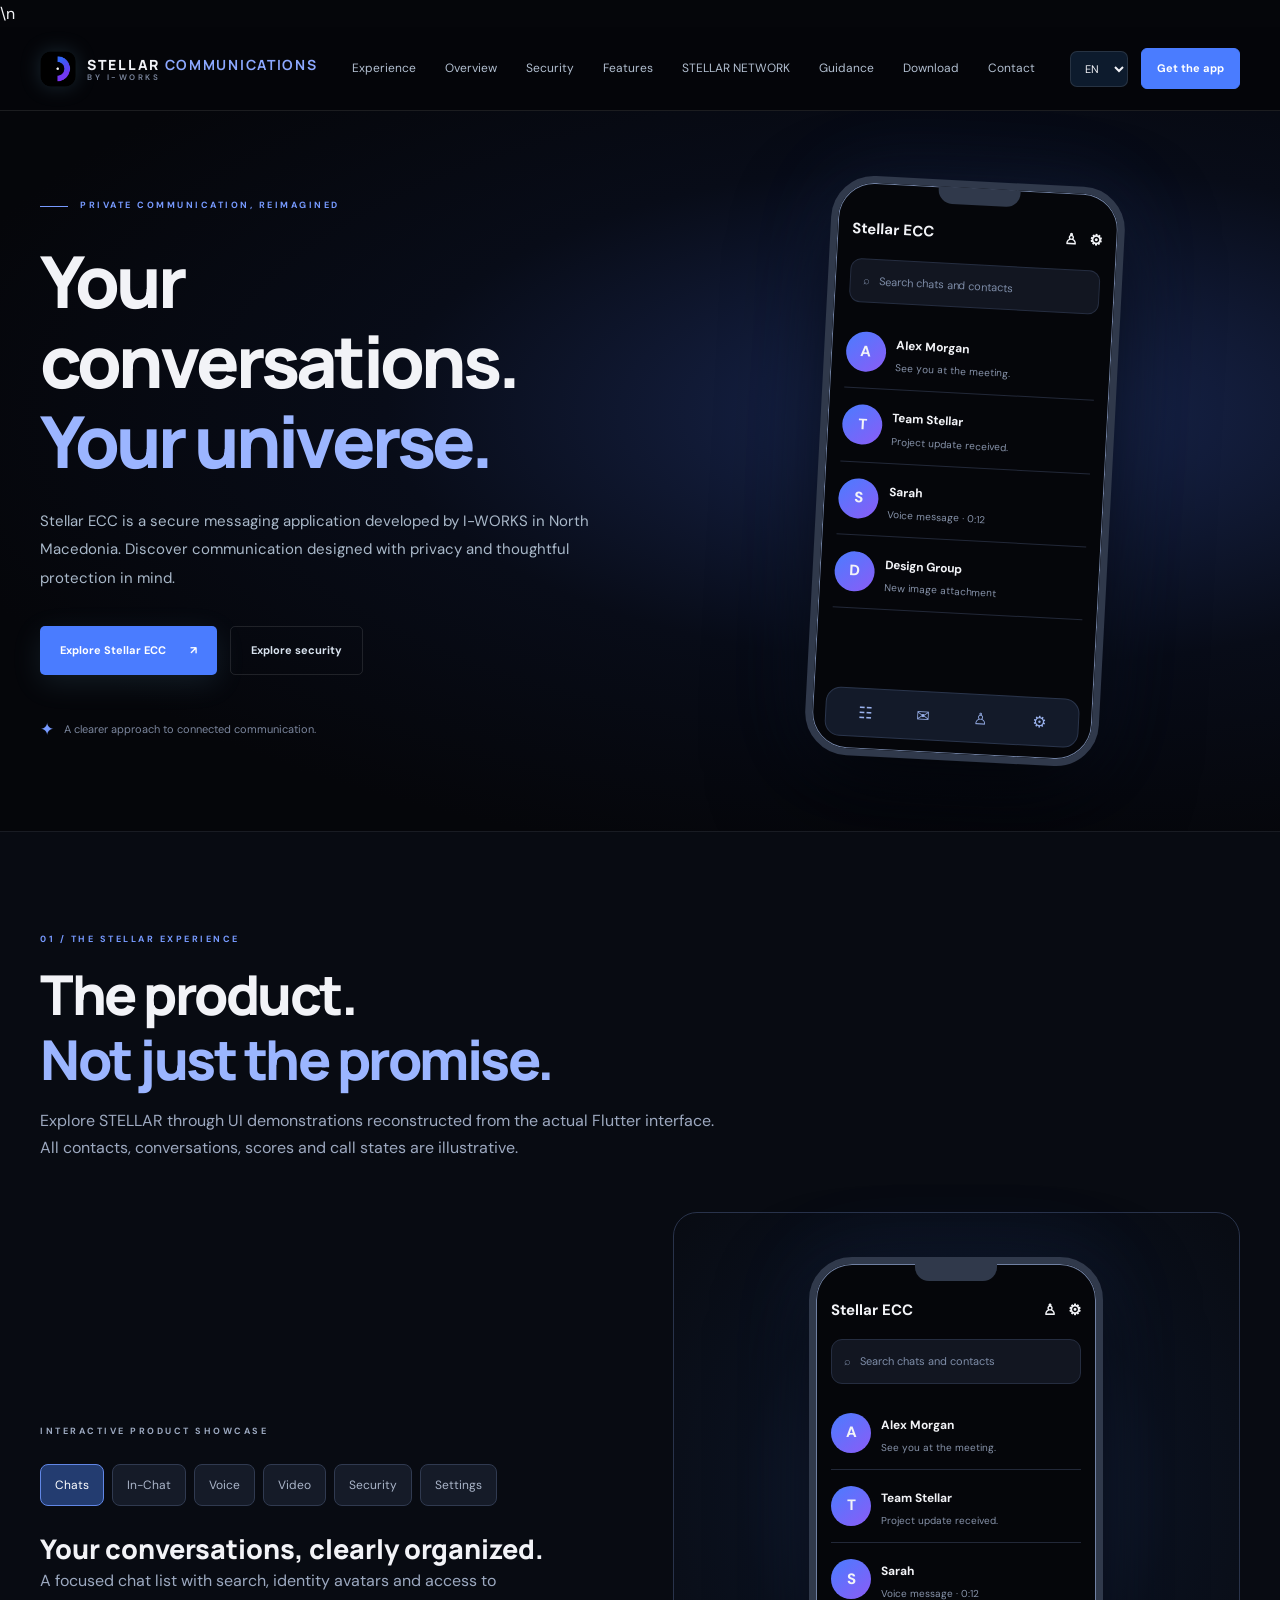
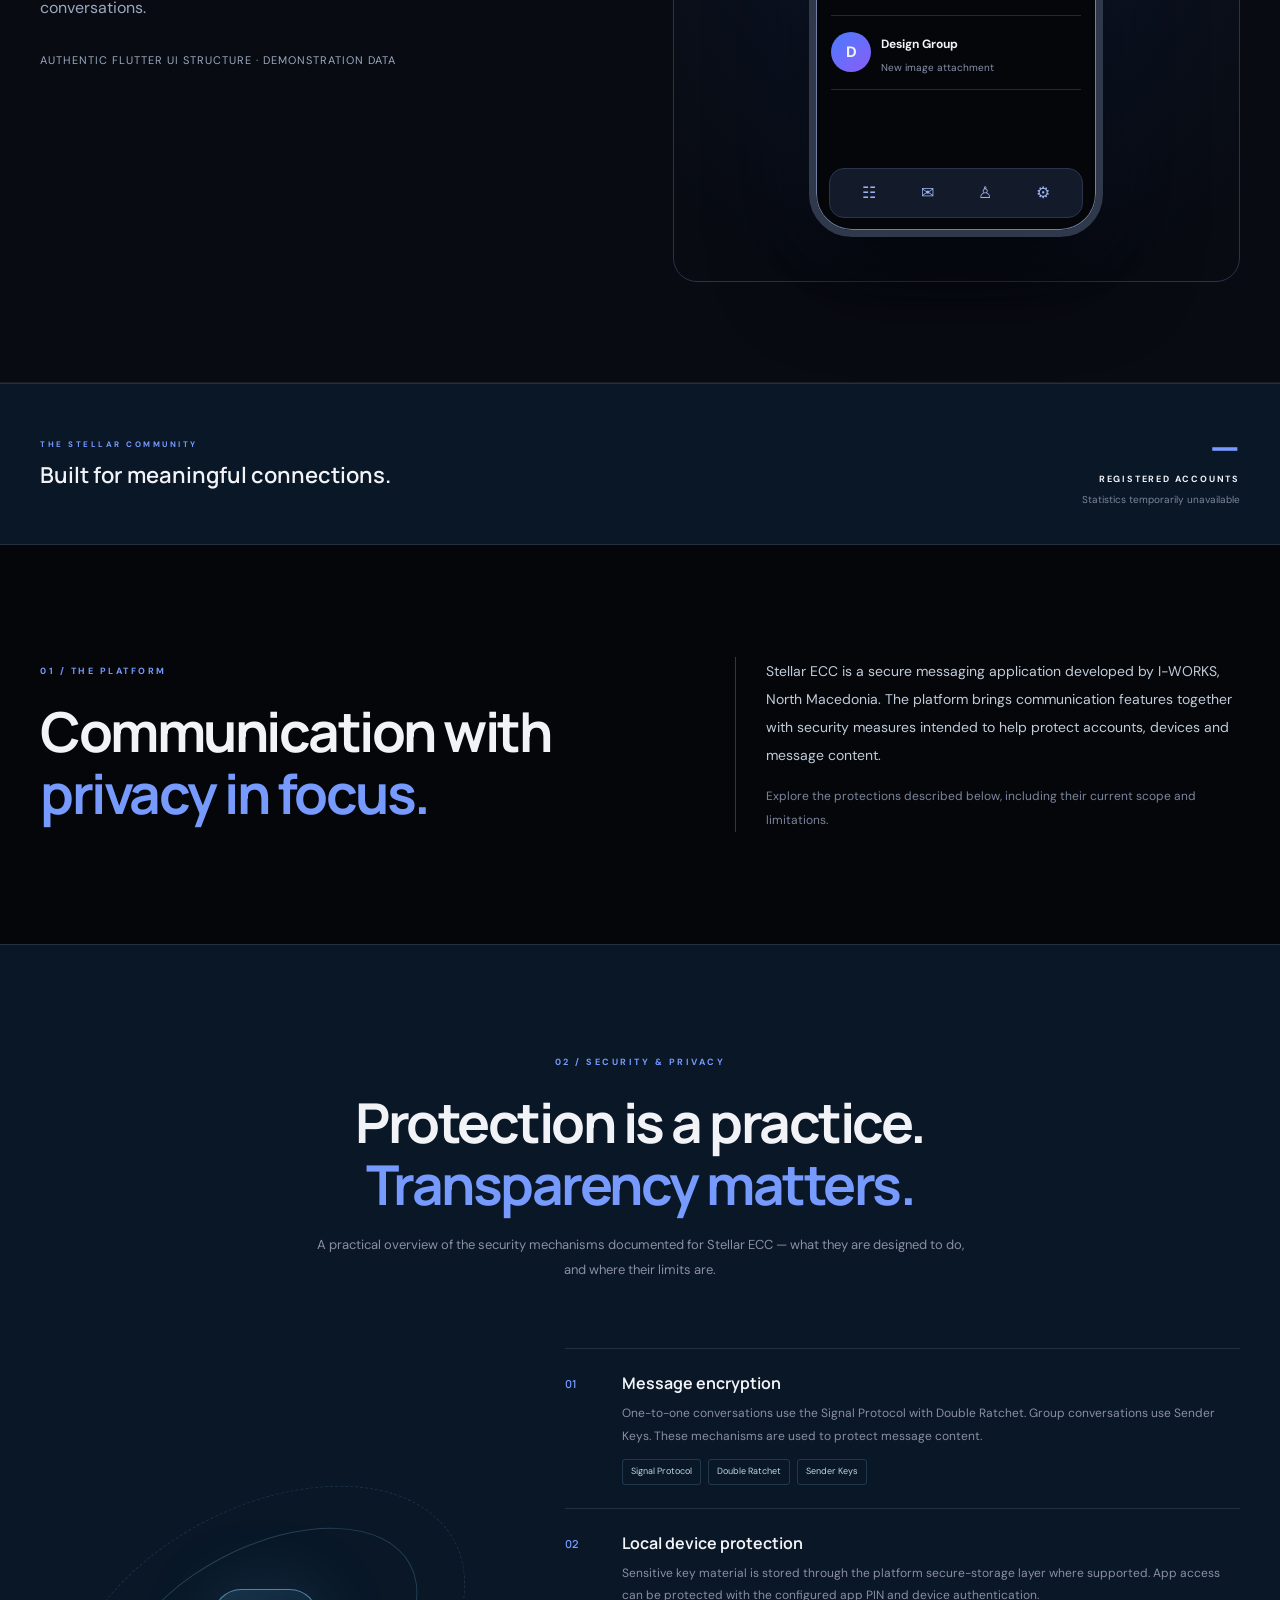
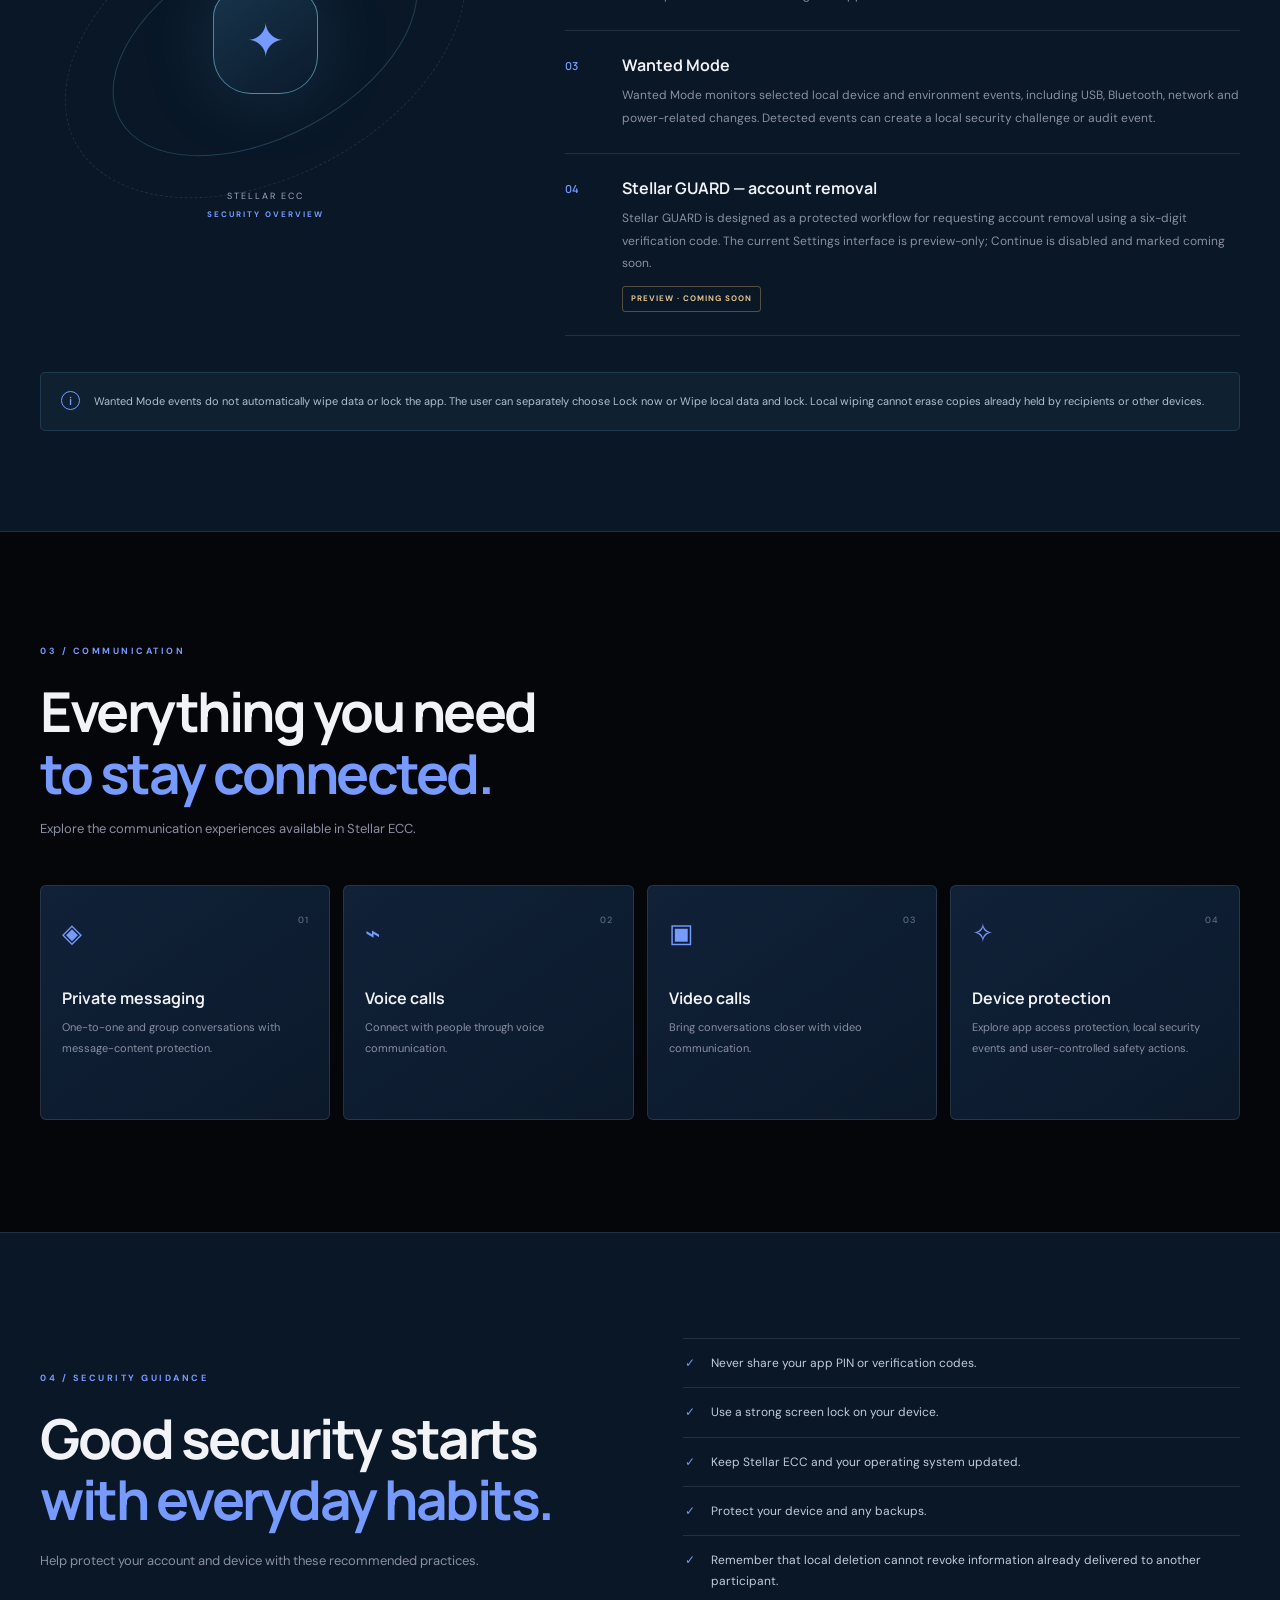
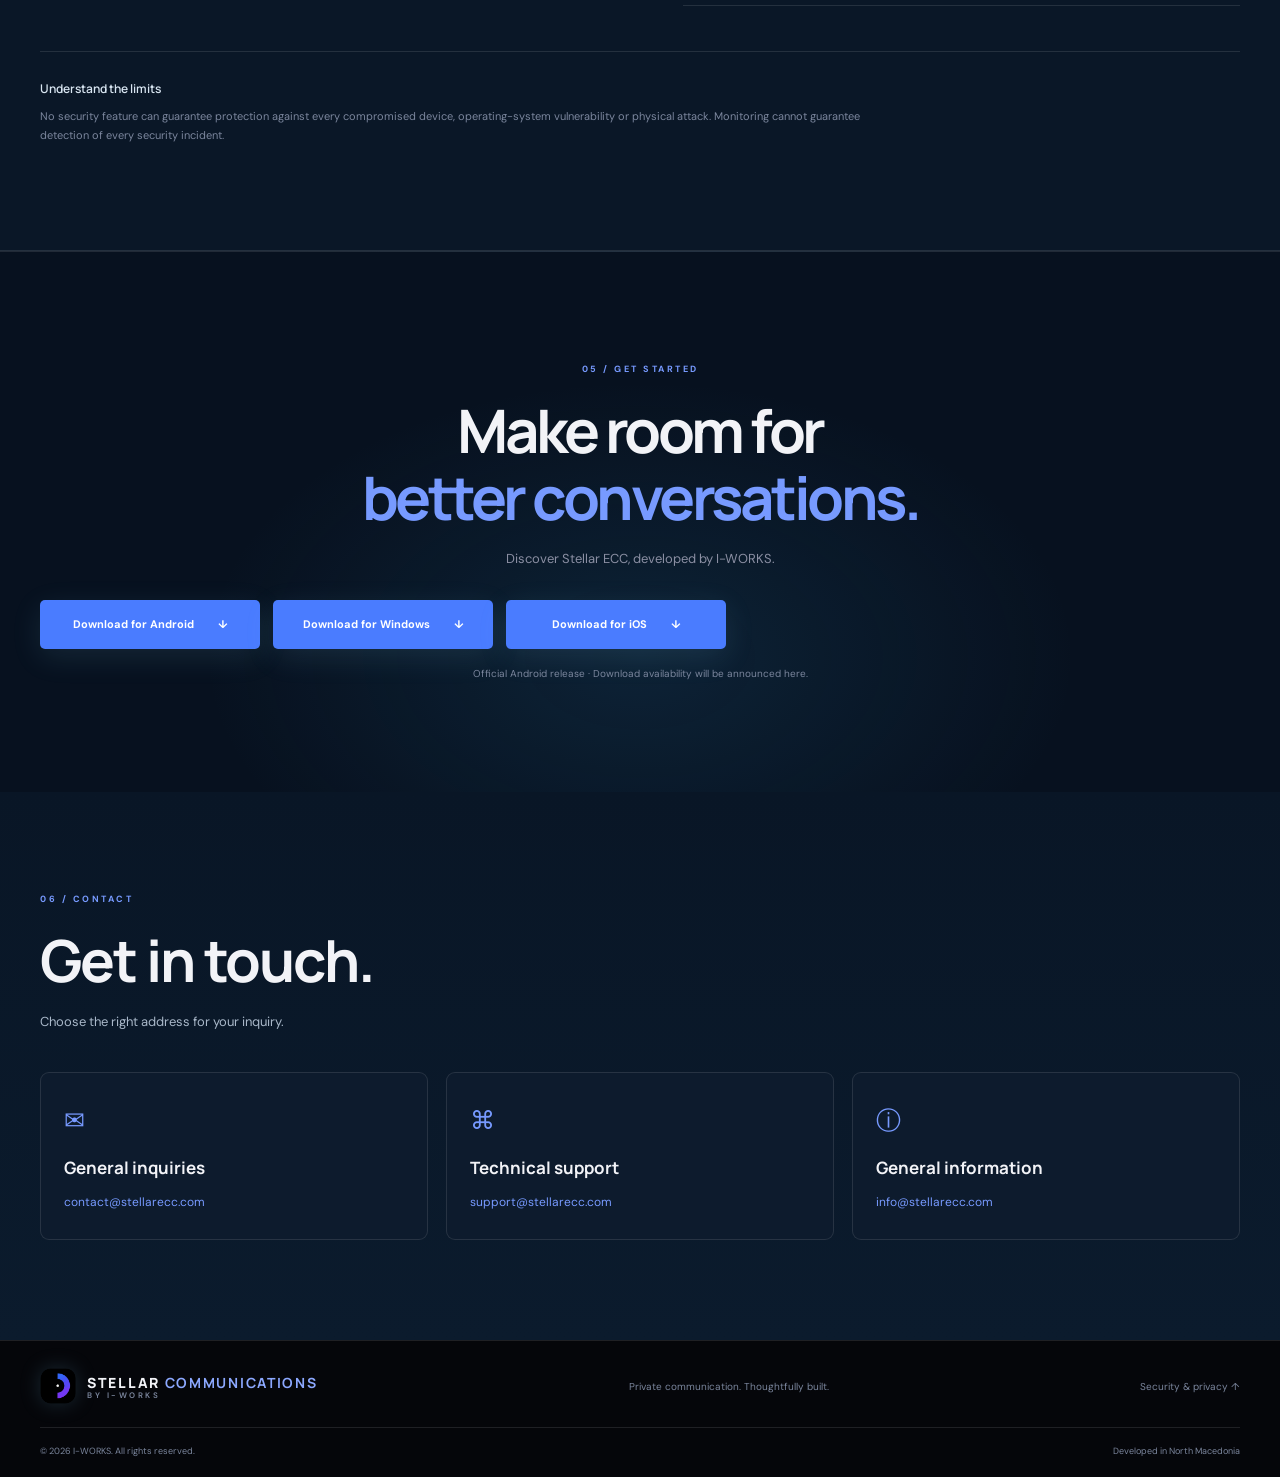
==== commit 4ce901cc: "Rename Stellar header brand to Communications" ====
--- a/index.html
+++ b/index.html
@@ -25,7 +25,7 @@
 <body>
 <header class="site-header">
   <div class="container nav-wrap">
-    <a class="brand" href="#top" aria-label="Stellar ECC home"><img class="brand-mark" src="stellar-logo.png?v=2" alt="" width="36" height="36" decoding="async"><span>STELLAR <b>ECC</b><small>BY I-WORKS</small></span></a>
+    <a class="brand" href="#top" aria-label="Stellar Communications home"><img class="brand-mark" src="stellar-logo.png?v=2" alt="" width="36" height="36" decoding="async"><span>STELLAR <b>COMMUNICATIONS</b><small>BY I-WORKS</small></span></a>
     <button class="menu-toggle" id="menuToggle" aria-label="Open navigation" aria-expanded="false" onclick="const n=document.getElementById('navLinks');const o=n.classList.toggle('open');this.setAttribute('aria-expanded',String(o));">☰</button>
     <nav class="nav-links" id="navLinks" aria-label="Main navigation">
       <a href="#experience">Experience</a><a href="#overview" data-i18n="navOverview">Overview</a>
@@ -169,7 +169,7 @@
 
 </main>
 
-<footer class="site-footer"><div class="container footer-main"><a class="brand" href="#top"><img class="brand-mark" src="stellar-logo.png?v=2" alt="" width="36" height="36" decoding="async"><span>STELLAR <b>ECC</b><small>BY I-WORKS</small></span></a><p data-i18n="footerTagline">Private communication. Thoughtfully built.</p><a href="#security" data-i18n="footerSecurity">Security & privacy ↑</a></div><div class="container footer-bottom"><span>© <span id="year"></span> I-WORKS. <span data-i18n="rights">All rights reserved.</span></span><span data-i18n="footerOrigin">Developed in North Macedonia</span></div></footer>
+<footer class="site-footer"><div class="container footer-main"><a class="brand" href="#top"><img class="brand-mark" src="stellar-logo.png?v=2" alt="" width="36" height="36" decoding="async"><span>STELLAR <b>COMMUNICATIONS</b><small>BY I-WORKS</small></span></a><p data-i18n="footerTagline">Private communication. Thoughtfully built.</p><a href="#security" data-i18n="footerSecurity">Security & privacy ↑</a></div><div class="container footer-bottom"><span>© <span id="year"></span> I-WORKS. <span data-i18n="rights">All rights reserved.</span></span><span data-i18n="footerOrigin">Developed in North Macedonia</span></div></footer>
 <script src="script.js"></script>
 <script id="stellar-v2-interactions">
 (()=>{const stage=document.getElementById('stellarScreenStage');if(!stage)return;
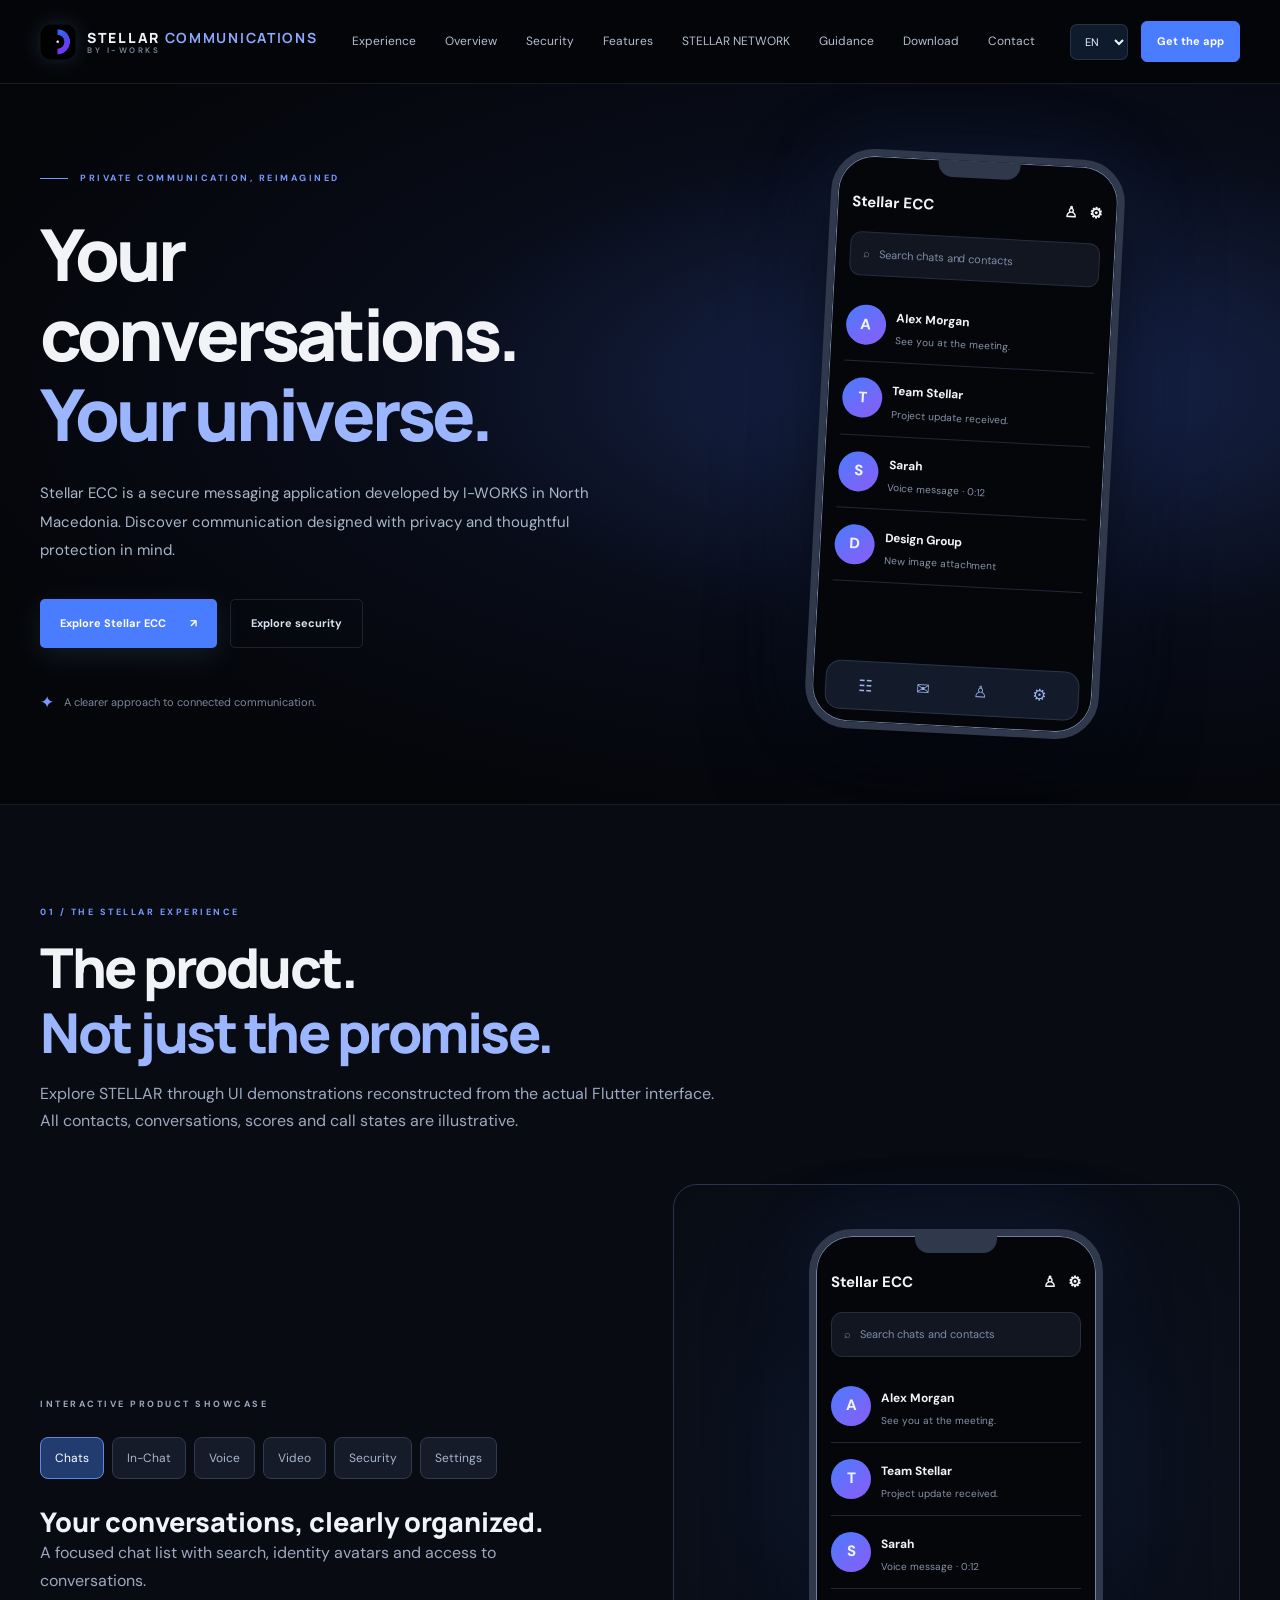
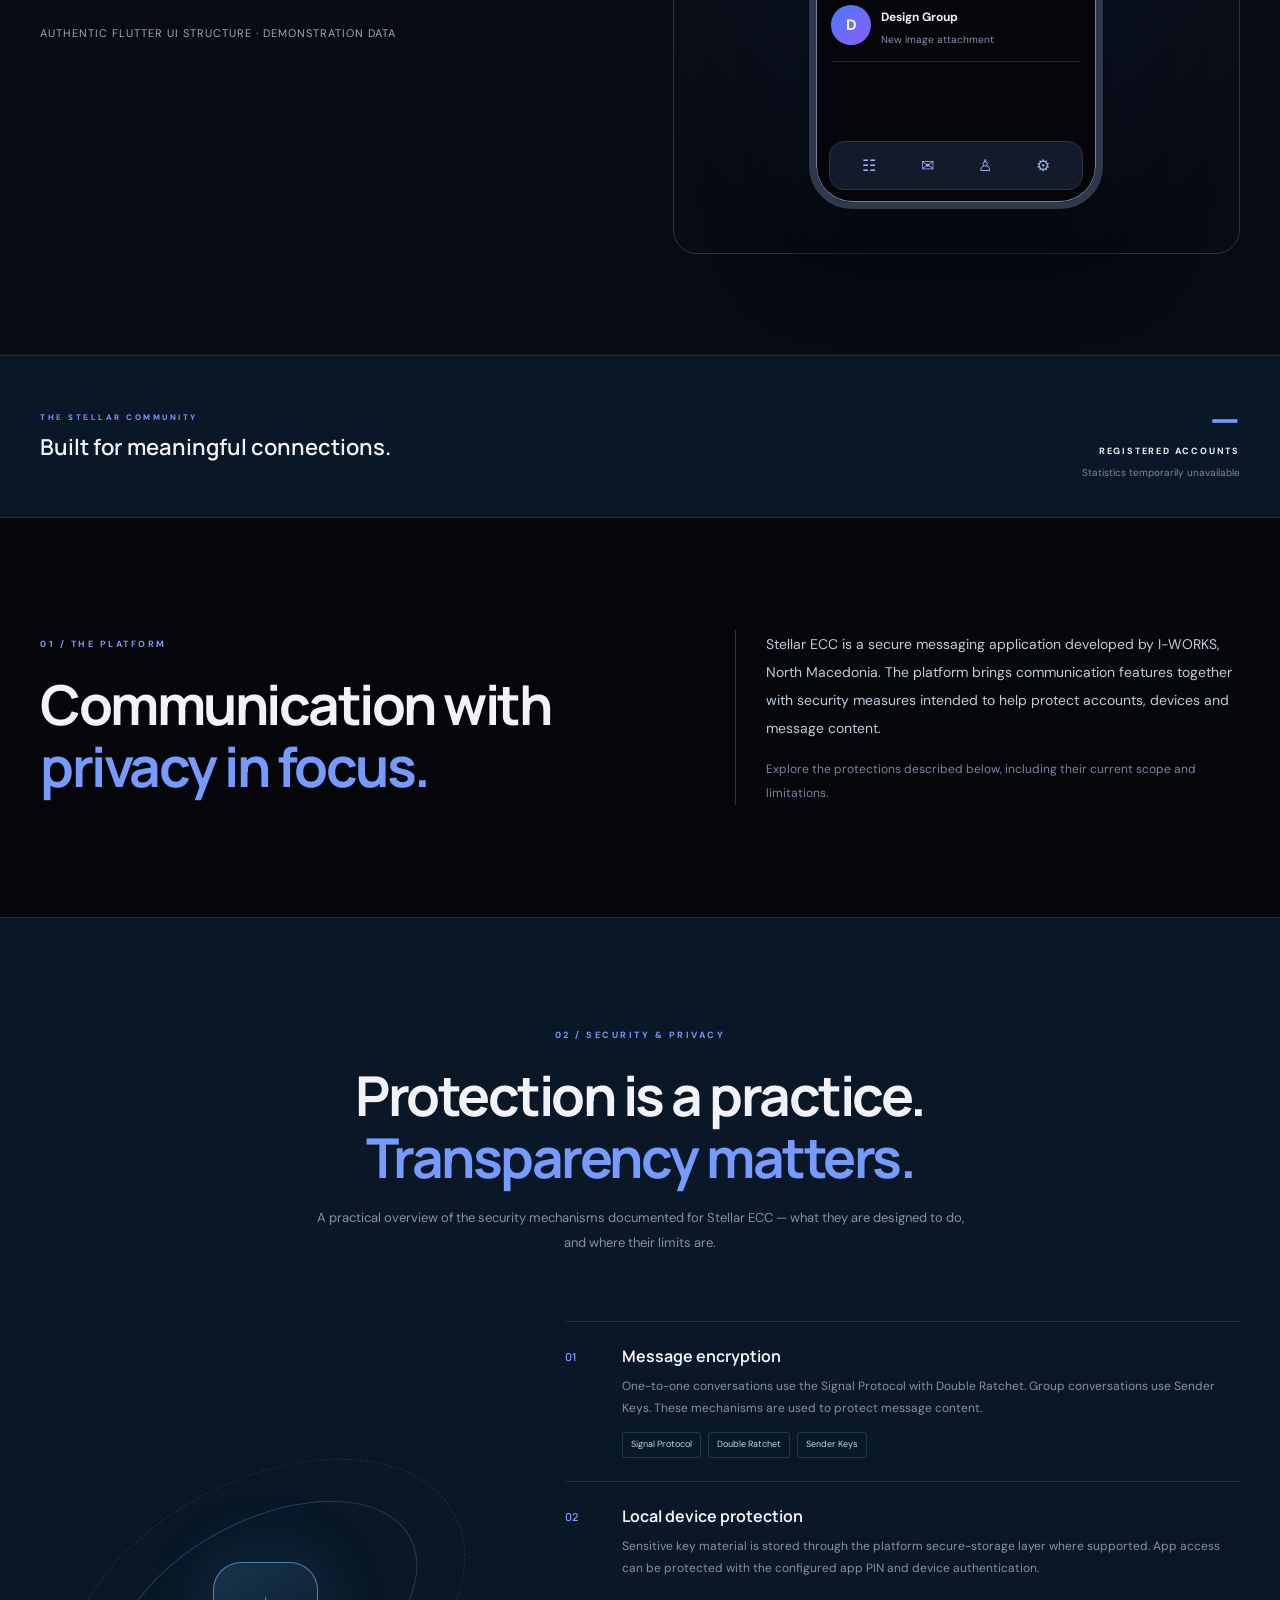
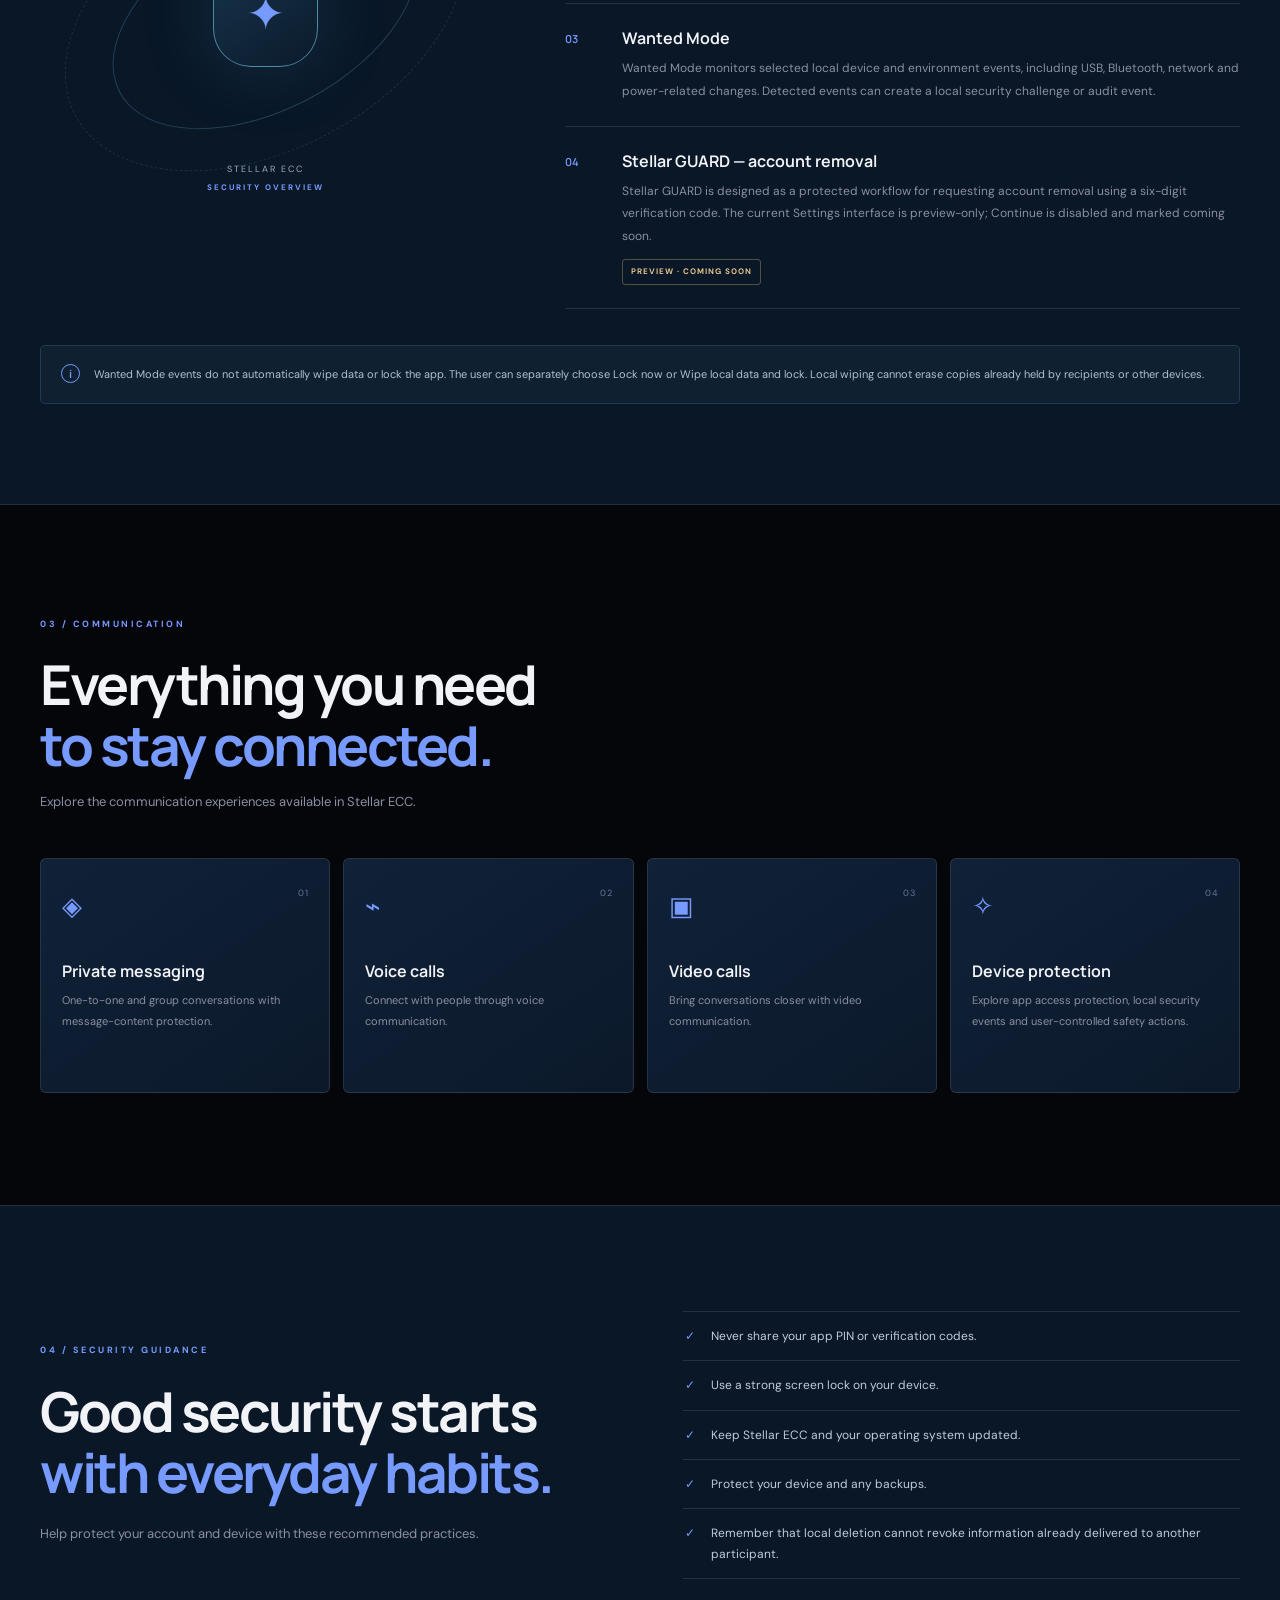
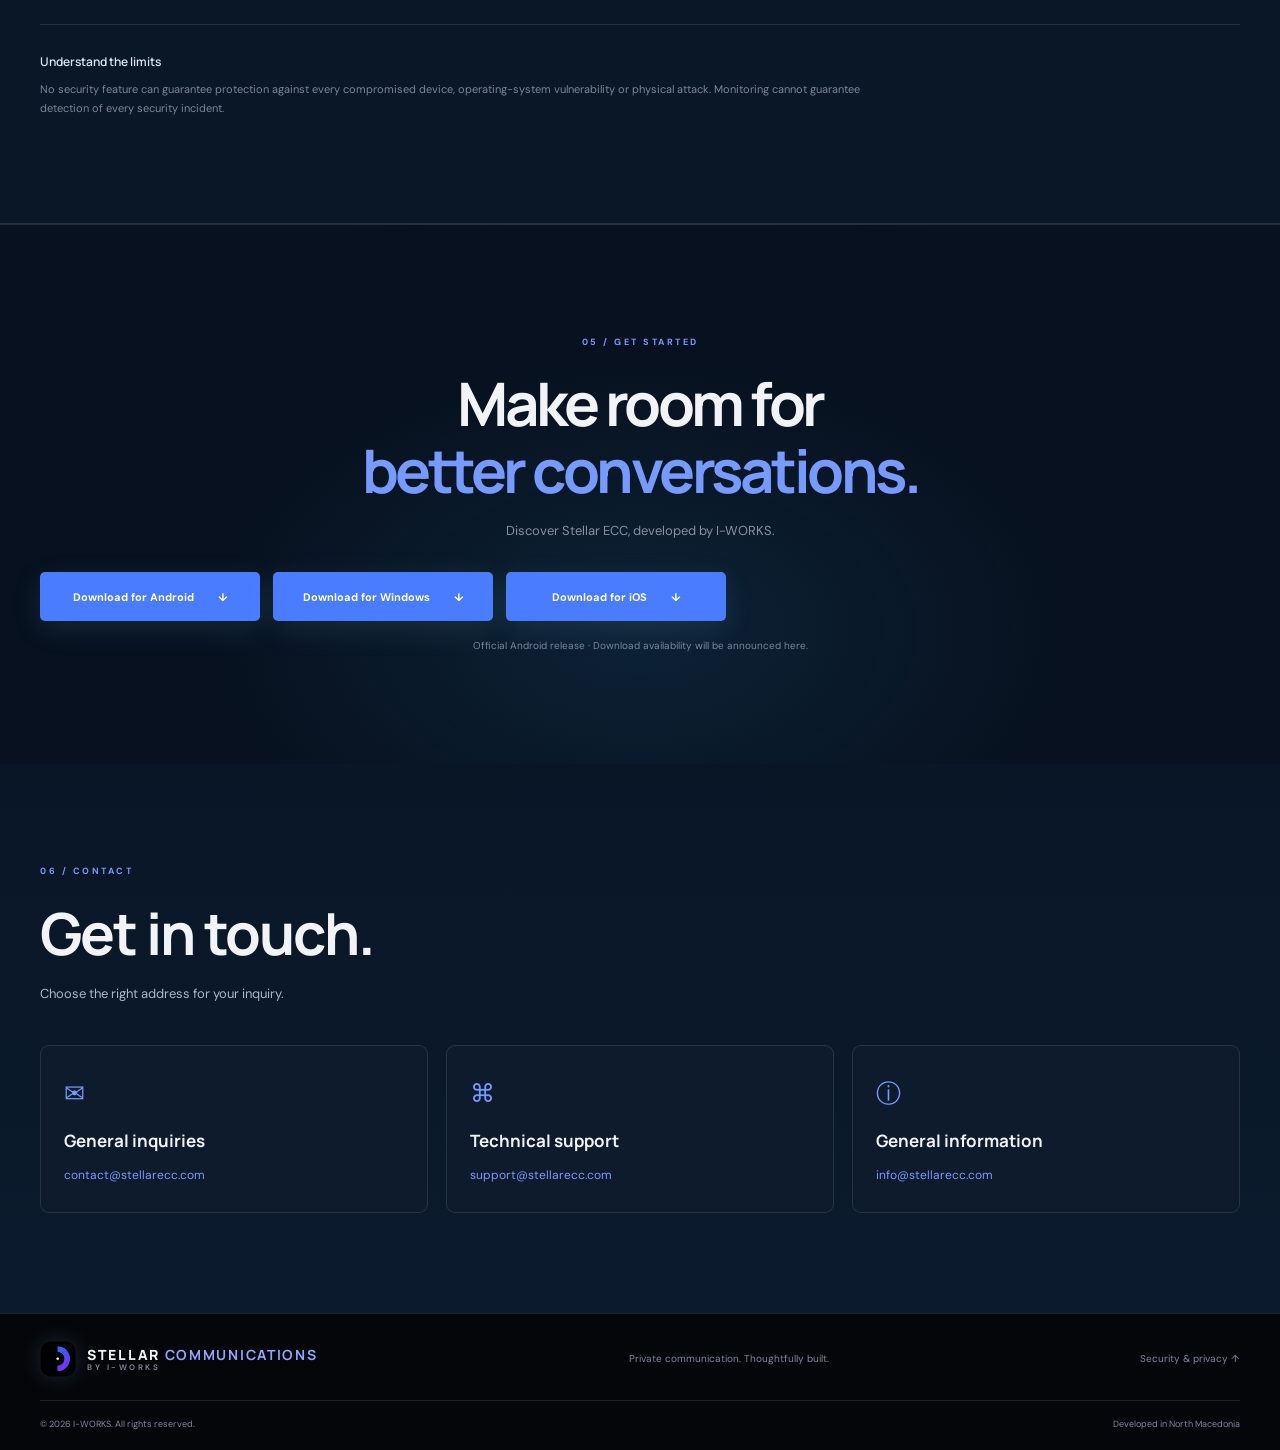
==== commit cadc3cc4: "Remove stray newline text from page header" ====
--- a/index.html
+++ b/index.html
@@ -11,7 +11,8 @@
   <link rel="preconnect" href="https://fonts.googleapis.com">
   <link rel="preconnect" href="https://fonts.gstatic.com" crossorigin>
   <link href="https://fonts.googleapis.com/css2?family=DM+Sans:wght@400;500;600;700&family=Manrope:wght@400;500;600;700;800&display=swap" rel="stylesheet">
-  <link rel="icon" type="image/png" href="stellar-logo.png?v=2">\n  <link rel="stylesheet" href="styles.css">
+  <link rel="icon" type="image/png" href="stellar-logo.png?v=2">
+  <link rel="stylesheet" href="styles.css">
 <style id="stellar-v2-styles">
 :root{--bg:#05060a;--bg-soft:#0e1016;--panel:#161925;--panel-2:#1b2030;--ink:#f2f3f7;--muted:#8b8fa3;--muted-2:#7b869d;--line:#ffffff1b;--accent:#779aff;--accent-strong:#a9baff;--max:1200px}
 body{background:#05060a;color:#f2f3f7}.site-header{background:#05060aef;border-bottom:1px solid #ffffff18}.brand b{color:#8ca8ff}.nav-cta,.button-primary{background:#4a7cff!important;color:#fff!important;border-color:#4a7cff!important}.nav-cta:hover,.button-primary:hover{background:#648fff!important}
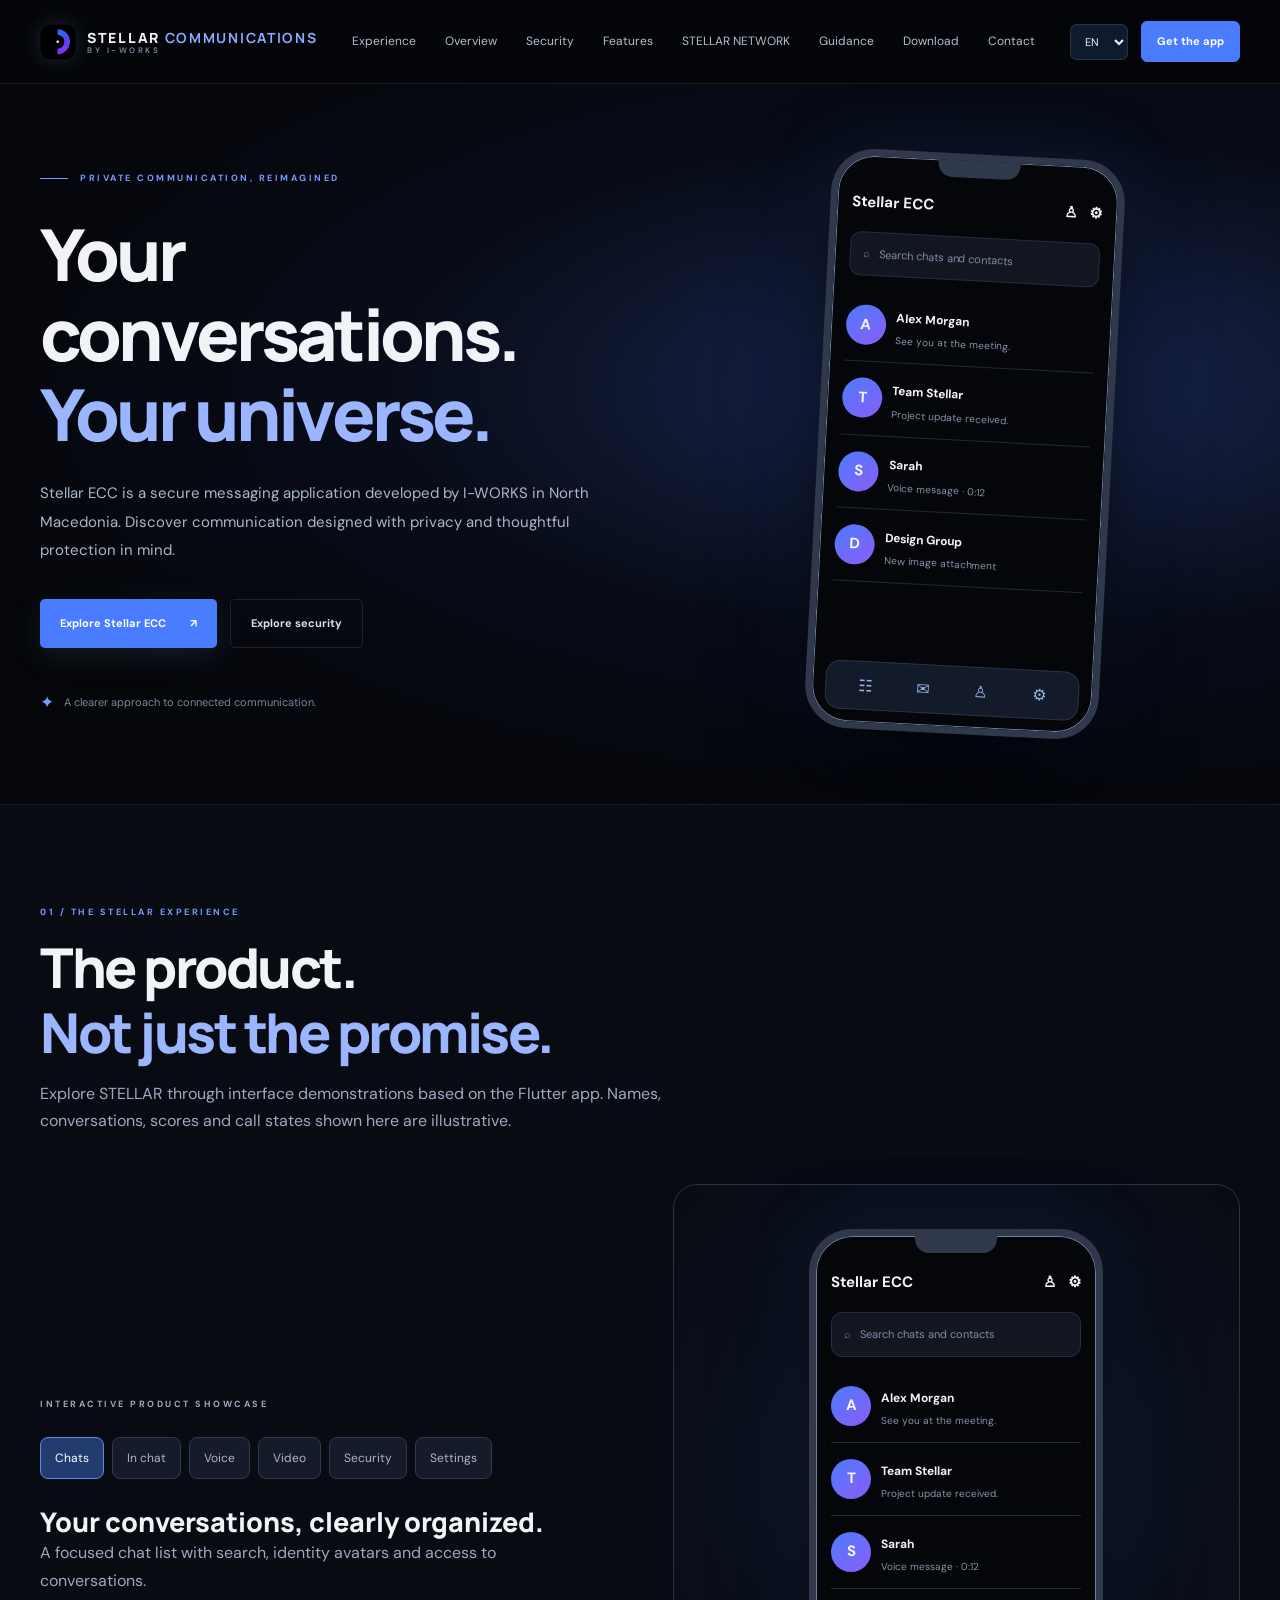
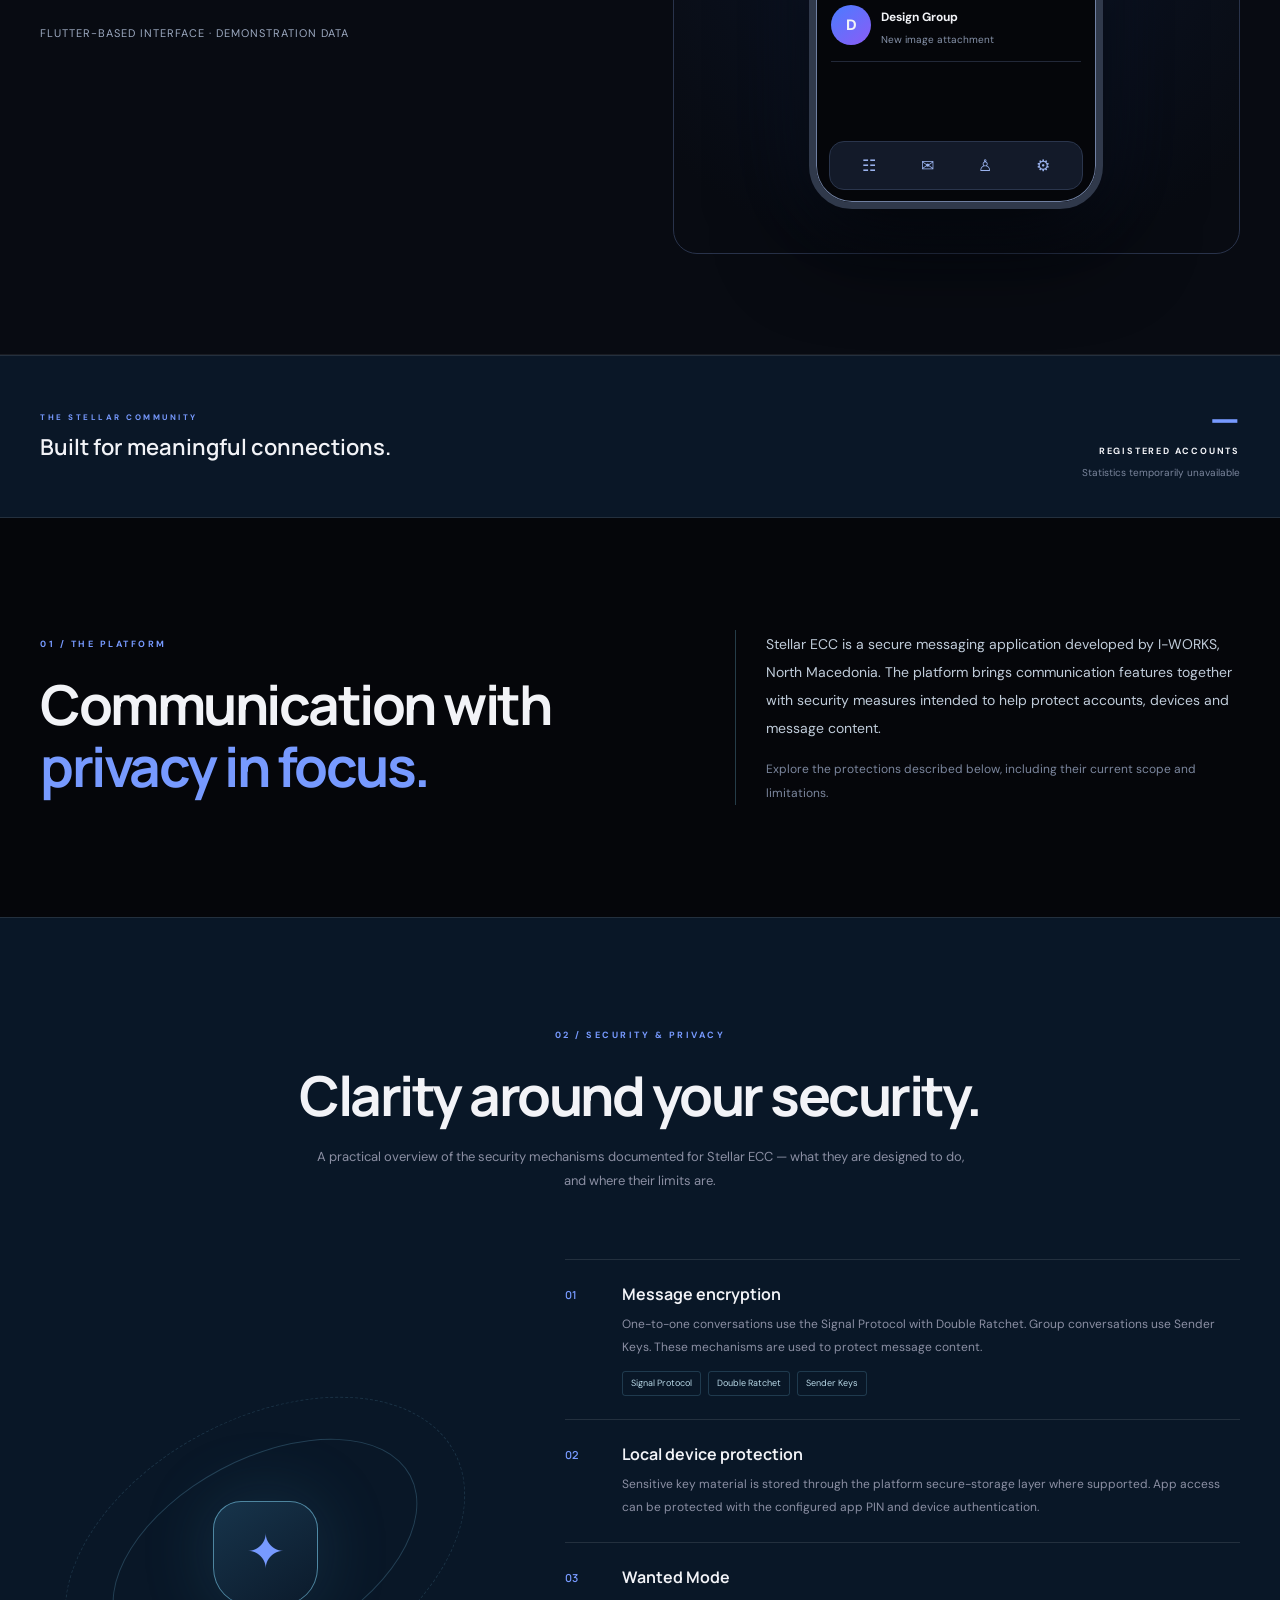
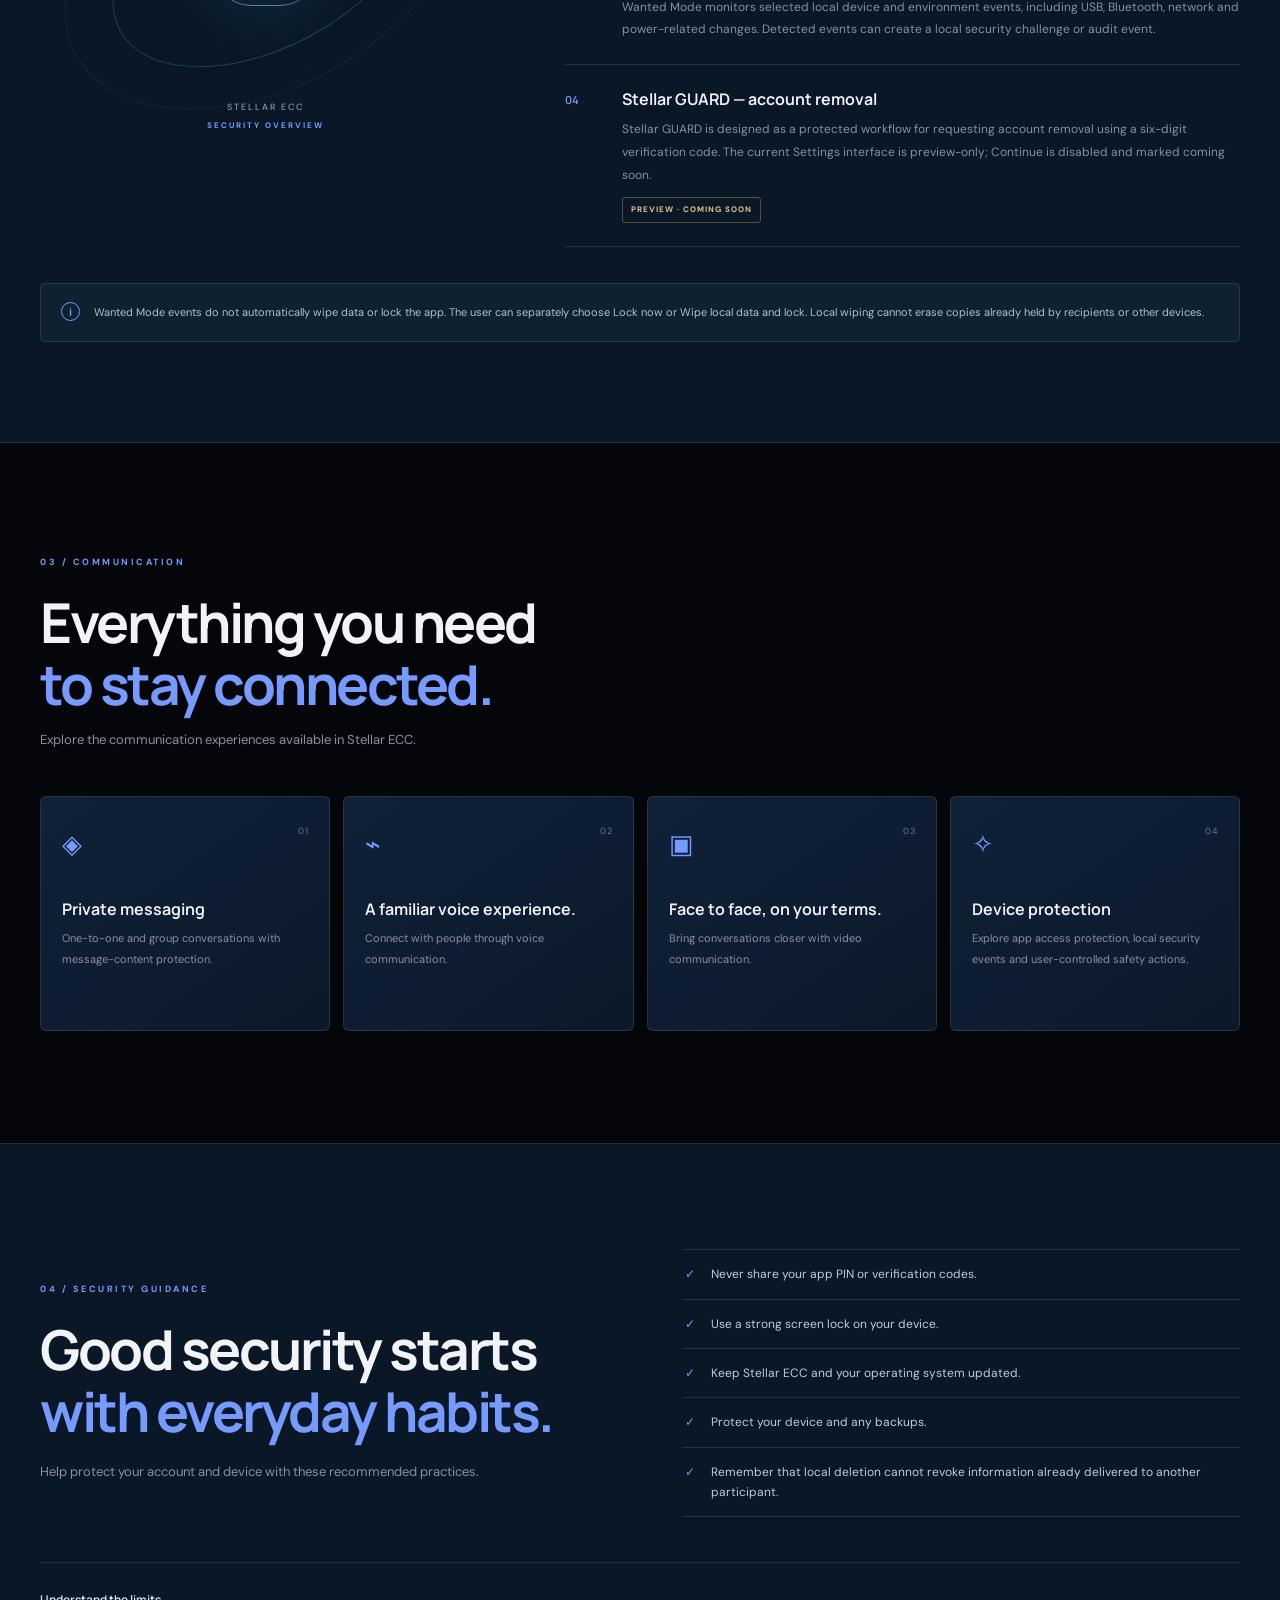
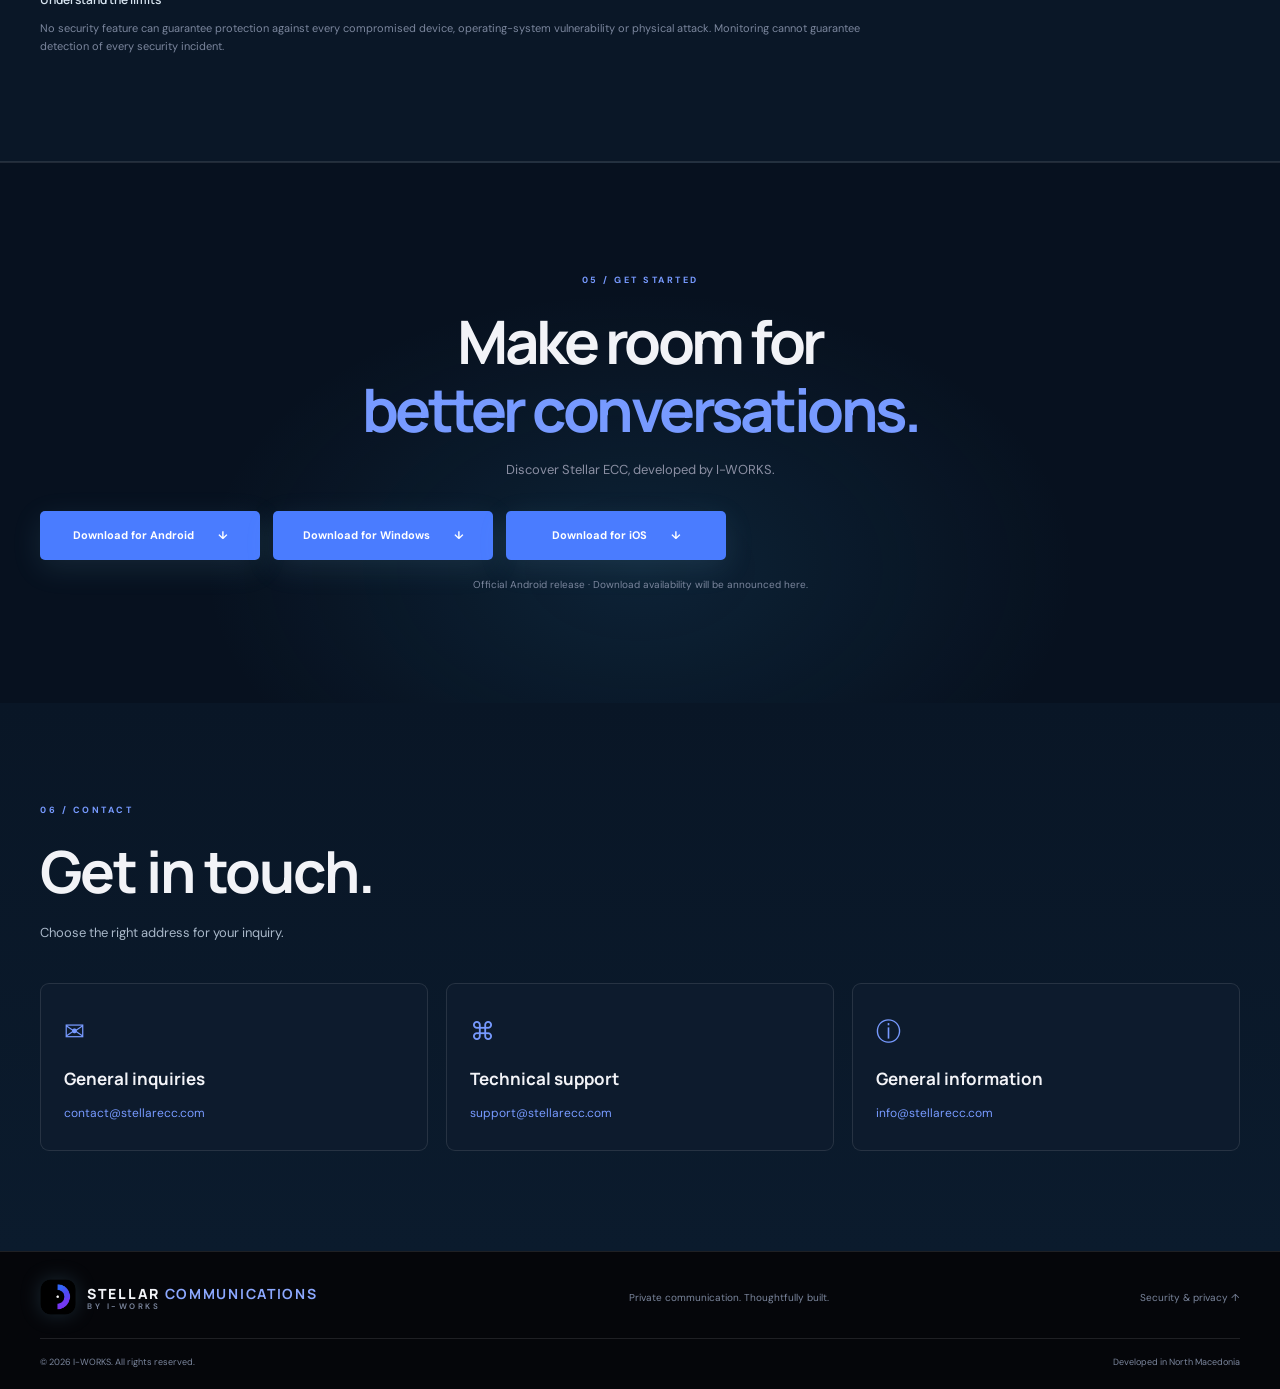
==== commit 327086be: "Translate complete Experience showcase into six languages" ====
--- a/index.html
+++ b/index.html
@@ -29,7 +29,7 @@
     <a class="brand" href="#top" aria-label="Stellar Communications home"><img class="brand-mark" src="stellar-logo.png?v=2" alt="" width="36" height="36" decoding="async"><span>STELLAR <b>COMMUNICATIONS</b><small>BY I-WORKS</small></span></a>
     <button class="menu-toggle" id="menuToggle" aria-label="Open navigation" aria-expanded="false" onclick="const n=document.getElementById('navLinks');const o=n.classList.toggle('open');this.setAttribute('aria-expanded',String(o));">☰</button>
     <nav class="nav-links" id="navLinks" aria-label="Main navigation">
-      <a href="#experience">Experience</a><a href="#overview" data-i18n="navOverview">Overview</a>
+      <a href="#experience" data-i18n="navExperience">Experience</a><a href="#overview" data-i18n="navOverview">Overview</a>
       <a href="#security" data-i18n="navSecurity">Security</a>
       <a href="#features" data-i18n="navFeatures">Features</a>
       <a href="network.html">STELLAR NETWORK</a>
@@ -64,7 +64,7 @@
     </div><div class="stellar-hero-phone"><div class="stellar-device" aria-label="STELLAR ECC application interface demonstration"><div class="stellar-device-inner"><div class="stellar-appbar">Stellar ECC <span>♙ &nbsp; ⚙</span></div><div class="stellar-search">⌕ &nbsp; Search chats and contacts</div><div class="stellar-chatrow"><span class="stellar-avatar">A</span><div><strong>Alex Morgan</strong><p>See you at the meeting.</p></div></div><div class="stellar-chatrow"><span class="stellar-avatar">T</span><div><strong>Team Stellar</strong><p>Project update received.</p></div></div><div class="stellar-chatrow"><span class="stellar-avatar">S</span><div><strong>Sarah</strong><p>Voice message · 0:12</p></div></div><div class="stellar-chatrow"><span class="stellar-avatar">D</span><div><strong>Design Group</strong><p>New image attachment</p></div></div></div><div class="stellar-device-nav"><span>☷</span><span>✉</span><span>♙</span><span>⚙</span></div></div></div></div>
   </section>
 
-  <section class="stellar-showcase" id="experience"><div class="container"><p class="eyebrow">01 / THE STELLAR EXPERIENCE</p><h2>The product.<br><span>Not just the promise.</span></h2><p class="stellar-showcase-intro">Explore STELLAR through UI demonstrations reconstructed from the actual Flutter interface. All contacts, conversations, scores and call states are illustrative.</p><div class="stellar-showcase-grid"><div class="stellar-showcase-copy"><p class="eyebrow">INTERACTIVE PRODUCT SHOWCASE</p><div class="stellar-tabs" role="tablist" aria-label="STELLAR interface previews"><button type="button" class="stellar-tab" role="tab" aria-selected="true" data-screen="chats">Chats</button><button type="button" class="stellar-tab" role="tab" aria-selected="false" data-screen="inchat">In-Chat</button><button type="button" class="stellar-tab" role="tab" aria-selected="false" data-screen="voice">Voice</button><button type="button" class="stellar-tab" role="tab" aria-selected="false" data-screen="video">Video</button><button type="button" class="stellar-tab" role="tab" aria-selected="false" data-screen="security">Security</button><button type="button" class="stellar-tab" role="tab" aria-selected="false" data-screen="settings">Settings</button></div><h3 id="stellarScreenTitle">Your conversations, clearly organized.</h3><p id="stellarScreenDescription">A focused chat list with search, identity avatars and access to conversations.</p><p class="stellar-showcase-note">AUTHENTIC FLUTTER UI STRUCTURE · DEMONSTRATION DATA</p></div><div class="stellar-showcase-stage" id="stellarScreenStage" aria-live="polite"><div class="stellar-device" aria-label="STELLAR ECC application interface demonstration"><div class="stellar-device-inner"><div class="stellar-appbar">Stellar ECC <span>♙ &nbsp; ⚙</span></div><div class="stellar-search">⌕ &nbsp; Search chats and contacts</div><div class="stellar-chatrow"><span class="stellar-avatar">A</span><div><strong>Alex Morgan</strong><p>See you at the meeting.</p></div></div><div class="stellar-chatrow"><span class="stellar-avatar">T</span><div><strong>Team Stellar</strong><p>Project update received.</p></div></div><div class="stellar-chatrow"><span class="stellar-avatar">S</span><div><strong>Sarah</strong><p>Voice message · 0:12</p></div></div><div class="stellar-chatrow"><span class="stellar-avatar">D</span><div><strong>Design Group</strong><p>New image attachment</p></div></div></div><div class="stellar-device-nav"><span>☷</span><span>✉</span><span>♙</span><span>⚙</span></div></div></div></div></div></section>
+  <section class="stellar-showcase" id="experience"><div class="container"><p class="eyebrow" data-i18n="experienceEyebrow">01 / THE STELLAR EXPERIENCE</p><h2 data-i18n-html="showcaseTitle">The product.<br><span>Not just the promise.</span></h2><p class="stellar-showcase-intro" data-i18n="showcaseIntro"></p><div class="stellar-showcase-grid"><div class="stellar-showcase-copy"><p class="eyebrow" data-i18n="showcaseKicker"></p><div class="stellar-tabs" role="tablist" data-i18n-aria="showcaseAria" aria-label="STELLAR interface previews"><button type="button" class="stellar-tab" role="tab" aria-selected="true" data-screen="chats" data-i18n="tabChats"></button><button type="button" class="stellar-tab" role="tab" aria-selected="false" data-screen="inchat" data-i18n="tabInChat"></button><button type="button" class="stellar-tab" role="tab" aria-selected="false" data-screen="voice" data-i18n="tabVoice"></button><button type="button" class="stellar-tab" role="tab" aria-selected="false" data-screen="video" data-i18n="tabVideo"></button><button type="button" class="stellar-tab" role="tab" aria-selected="false" data-screen="security" data-i18n="tabSecurity"></button><button type="button" class="stellar-tab" role="tab" aria-selected="false" data-screen="settings" data-i18n="tabSettings"></button></div><h3 id="stellarScreenTitle"></h3><p id="stellarScreenDescription"></p><p class="stellar-showcase-note" data-i18n="showcaseNote"></p></div><div class="stellar-showcase-stage" id="stellarScreenStage" aria-live="polite"></div></div></div></section>
 
   <section class="community-strip" aria-label="Community statistics">
     <div class="container community-inner">
@@ -171,22 +171,25 @@
 </main>
 
 <footer class="site-footer"><div class="container footer-main"><a class="brand" href="#top"><img class="brand-mark" src="stellar-logo.png?v=2" alt="" width="36" height="36" decoding="async"><span>STELLAR <b>COMMUNICATIONS</b><small>BY I-WORKS</small></span></a><p data-i18n="footerTagline">Private communication. Thoughtfully built.</p><a href="#security" data-i18n="footerSecurity">Security & privacy ↑</a></div><div class="container footer-bottom"><span>© <span id="year"></span> I-WORKS. <span data-i18n="rights">All rights reserved.</span></span><span data-i18n="footerOrigin">Developed in North Macedonia</span></div></footer>
-<script src="script.js"></script>
-<script id="stellar-v2-interactions">
-(()=>{const stage=document.getElementById('stellarScreenStage');if(!stage)return;
-const device=(inner,withChatBackground=false)=>'<div class="stellar-device'+(withChatBackground?' stellar-chat-background':'')+'"><div class="stellar-device-inner">'+inner+'</div></div>';
+<script src="script.js?v=20261124"></script>
+<script id="stellar-v2-interactions">(()=>{const stage=document.getElementById('stellarScreenStage');if(!stage)return;
+const dictionary=()=>window.stellarShowcaseTranslations[document.documentElement.lang]||window.stellarShowcaseTranslations.en;
+let active='chats';
+const device=(inner,background=false)=>'<div class="stellar-device'+(background?' stellar-chat-background':'')+'"><div class="stellar-device-inner">'+inner+'</div></div>';
 const title=(s)=>'<div class="stellar-appbar">'+s+'</div>';
 const setting=(s)=>'<div class="stellar-demo-setting">◇ &nbsp; '+s+' &nbsp; ›</div>';
-const call=(video)=>device(title('‹ &nbsp; '+(video?'Video call':'Voice call'))+(video?'<div class="stellar-demo-video">REMOTE VIDEO PREVIEW</div><div class="stellar-demo-pip">YOU</div>':'<div class="stellar-demo-call"><div class="stellar-avatar">A</div><h3>Alex Morgan</h3><p>Connected · 02:14</p></div>')+'<div class="stellar-demo-controls"><span>♩</span><span>◖))</span>'+(video?'<span>▣</span><span>⟳</span>':'')+'<span>☎</span></div>',true);
-const screens={
-chats:['Your conversations, clearly organized.','A focused chat list with search, identity avatars and access to conversations.',"<div class=\"stellar-device\" aria-label=\"STELLAR ECC application interface demonstration\"><div class=\"stellar-device-inner\"><div class=\"stellar-appbar\">Stellar ECC <span>♙ &nbsp; ⚙</span></div><div class=\"stellar-search\">⌕ &nbsp; Search chats and contacts</div><div class=\"stellar-chatrow\"><span class=\"stellar-avatar\">A</span><div><strong>Alex Morgan</strong><p>See you at the meeting.</p></div></div><div class=\"stellar-chatrow\"><span class=\"stellar-avatar\">T</span><div><strong>Team Stellar</strong><p>Project update received.</p></div></div><div class=\"stellar-chatrow\"><span class=\"stellar-avatar\">S</span><div><strong>Sarah</strong><p>Voice message · 0:12</p></div></div><div class=\"stellar-chatrow\"><span class=\"stellar-avatar\">D</span><div><strong>Design Group</strong><p>New image attachment</p></div></div></div><div class=\"stellar-device-nav\"><span>☷</span><span>✉</span><span>♙</span><span>⚙</span></div></div>"],
-inchat:['Conversation, without distraction.','Message bubbles, media attachments, call actions and disappearing-message indicators.',device(title('‹ &nbsp; Alex Morgan &nbsp; ☎ ▣')+'<div style="font-size:11px;color:#8b8fa3;text-align:center;margin:20px 0">◷ &nbsp; Disappearing messages</div><div class="stellar-demo-msg">Hi! Is everything ready for tomorrow?</div><div class="stellar-demo-msg out">Yes, all set. I will send the details shortly.</div><div class="stellar-demo-msg">Perfect, thank you.</div><div class="stellar-demo-msg out">▣ &nbsp; Project-brief.pdf</div><div class="stellar-search" style="position:absolute;bottom:18px;left:14px;right:14px">＋ &nbsp; Message &nbsp;&nbsp; ◉ &nbsp; ➤</div>',true)],
-voice:['A familiar voice experience.','A streamlined call interface with avatar, status and a dedicated control dock.',call(false)],
-video:['Face to face, on your terms.','Video calling with remote view, local preview and essential camera controls.',call(true)],
-security:['Clarity around your security.','Device management, contact verification and privacy controls.',device(title('‹ &nbsp; Security Center')+'<div class="stellar-demo-score">SECURITY SCORE<br><strong>85</strong> / 100</div>'+['Active devices','Session management','Verify contacts (QR)','Encryption fingerprint','Privacy settings'].map(setting).join(''))],
-settings:['Control your environment.','Identity, security and personal preferences in a straightforward interface.',device(title('‹ &nbsp; Settings')+['Security Center','Stellar Security','My Profile','Safety number / QR','Notification privacy','Disappearing messages','Preferences'].map(setting).join(''))]
-};
-document.querySelectorAll('.stellar-tab').forEach(b=>b.addEventListener('click',()=>{const key=b.dataset.screen;const s=screens[key];stage.innerHTML=s[2];document.getElementById('stellarScreenTitle').textContent=s[0];document.getElementById('stellarScreenDescription').textContent=s[1];document.querySelectorAll('.stellar-tab').forEach(x=>x.setAttribute('aria-selected',String(x===b)));}));
-})();
-</script></body>
+const call=(video,t)=>device(title('‹ &nbsp; '+(video?t.callVideo:t.callVoice))+(video?'<div class="stellar-demo-video">'+t.remotePreview+'</div><div class="stellar-demo-pip">'+t.you+'</div>':'<div class="stellar-demo-call"><div class="stellar-avatar">A</div><h3>Alex Morgan</h3><p>'+t.connected+'</p></div>')+'<div class="stellar-demo-controls"><span>♩</span><span>◖))</span>'+(video?'<span>▣</span><span>⟳</span>':'')+'<span>☎</span></div>',true);
+function screen(key,t){
+if(key==='chats')return [t.chatTitle,t.chatDesc,'<div class="stellar-device" aria-label="'+t.appDemoAria+'"><div class="stellar-device-inner"><div class="stellar-appbar">Stellar ECC <span>♙ &nbsp; ⚙</span></div><div class="stellar-search">⌕ &nbsp; '+t.search+'</div><div class="stellar-chatrow"><span class="stellar-avatar">A</span><div><strong>Alex Morgan</strong><p>'+t.seeMeeting+'</p></div></div><div class="stellar-chatrow"><span class="stellar-avatar">T</span><div><strong>Team Stellar</strong><p>'+t.projectUpdate+'</p></div></div><div class="stellar-chatrow"><span class="stellar-avatar">S</span><div><strong>Sarah</strong><p>'+t.voiceMessage+'</p></div></div><div class="stellar-chatrow"><span class="stellar-avatar">D</span><div><strong>Design Group</strong><p>'+t.imageAttachment+'</p></div></div></div><div class="stellar-device-nav"><span>☷</span><span>✉</span><span>♙</span><span>⚙</span></div></div>'];
+if(key==='inchat')return [t.inchatTitle,t.inchatDesc,device(title('‹ &nbsp; Alex Morgan &nbsp; ☎ ▣')+'<div style="font-size:11px;color:#8b8fa3;text-align:center;margin:20px 0">◷ &nbsp; '+t.disappearing+'</div><div class="stellar-demo-msg">'+t.msgHi+'</div><div class="stellar-demo-msg out">'+t.msgYes+'</div><div class="stellar-demo-msg">'+t.msgPerfect+'</div><div class="stellar-demo-msg out">▣ &nbsp; Project-brief.pdf</div><div class="stellar-search" style="position:absolute;bottom:18px;left:14px;right:14px">＋ &nbsp; '+t.messagePlaceholder+' &nbsp;&nbsp; ◉ &nbsp; ➤</div>',true)];
+if(key==='voice')return [t.voiceTitle,t.voiceDesc,call(false,t)];
+if(key==='video')return [t.videoTitle,t.videoDesc,call(true,t)];
+if(key==='security')return [t.securityTitle,t.securityDesc,device(title('‹ &nbsp; '+t.securityCenter)+'<div class="stellar-demo-score">'+t.score+'<br><strong>85</strong> / 100</div>'+[t.activeDevices,t.sessionManagement,t.verifyContacts,t.encryptionFingerprint,t.privacySettings].map(setting).join(''))];
+return [t.settingsTitle,t.settingsDesc,device(title('‹ &nbsp; '+t.settingsTitle)+[t.securityCenter,'Stellar Security',t.myProfile,t.safetyNumber,t.notificationPrivacy,t.disappearing,t.preferences].map(setting).join(''))];
+}
+function render(key){active=key;const t=dictionary();const s=screen(key,t);stage.innerHTML=s[2];document.getElementById('stellarScreenTitle').textContent=s[0];document.getElementById('stellarScreenDescription').textContent=s[1];document.querySelectorAll('.stellar-tab').forEach(b=>{b.setAttribute('aria-selected',String(b.dataset.screen===key));});}
+document.querySelectorAll('.stellar-tab').forEach(b=>b.addEventListener('click',()=>render(b.dataset.screen)));
+document.addEventListener('stellar-language-change',()=>render(active));
+render(active);
+})();</script></body>
 </html>
